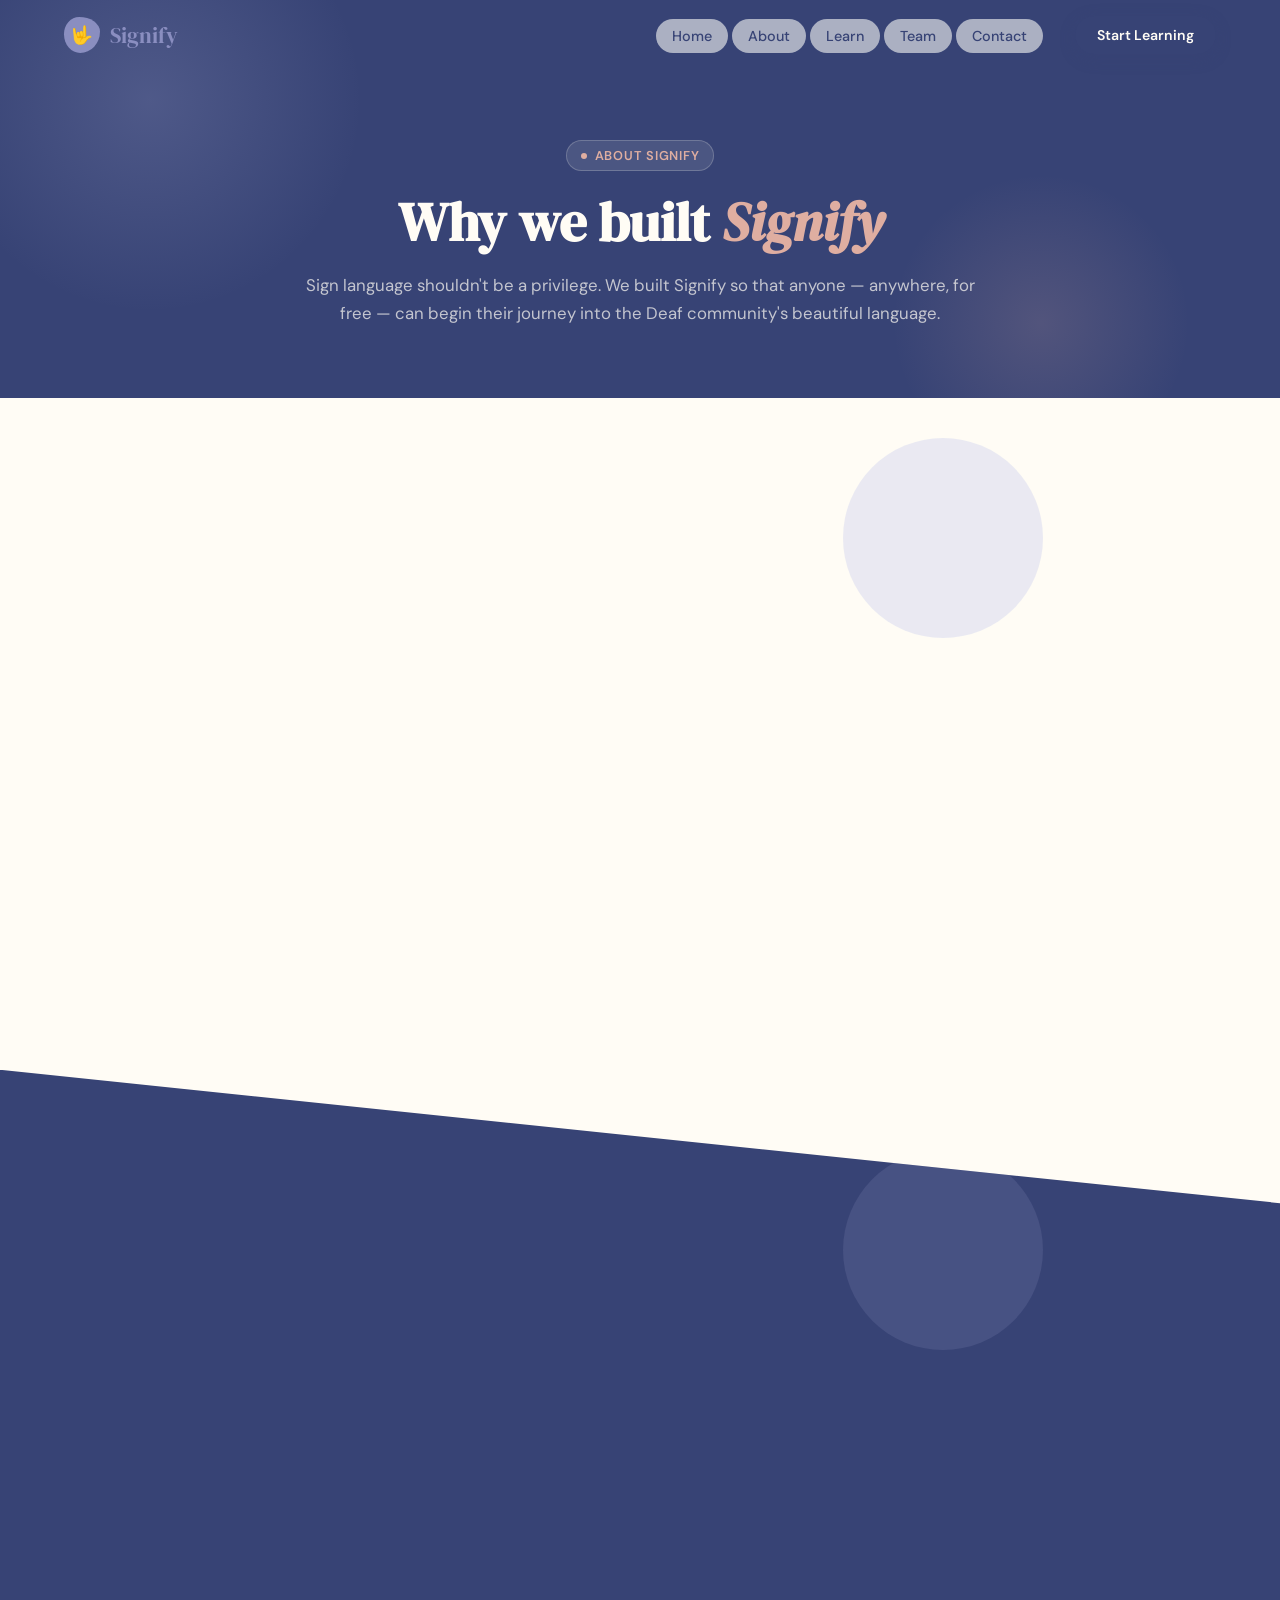
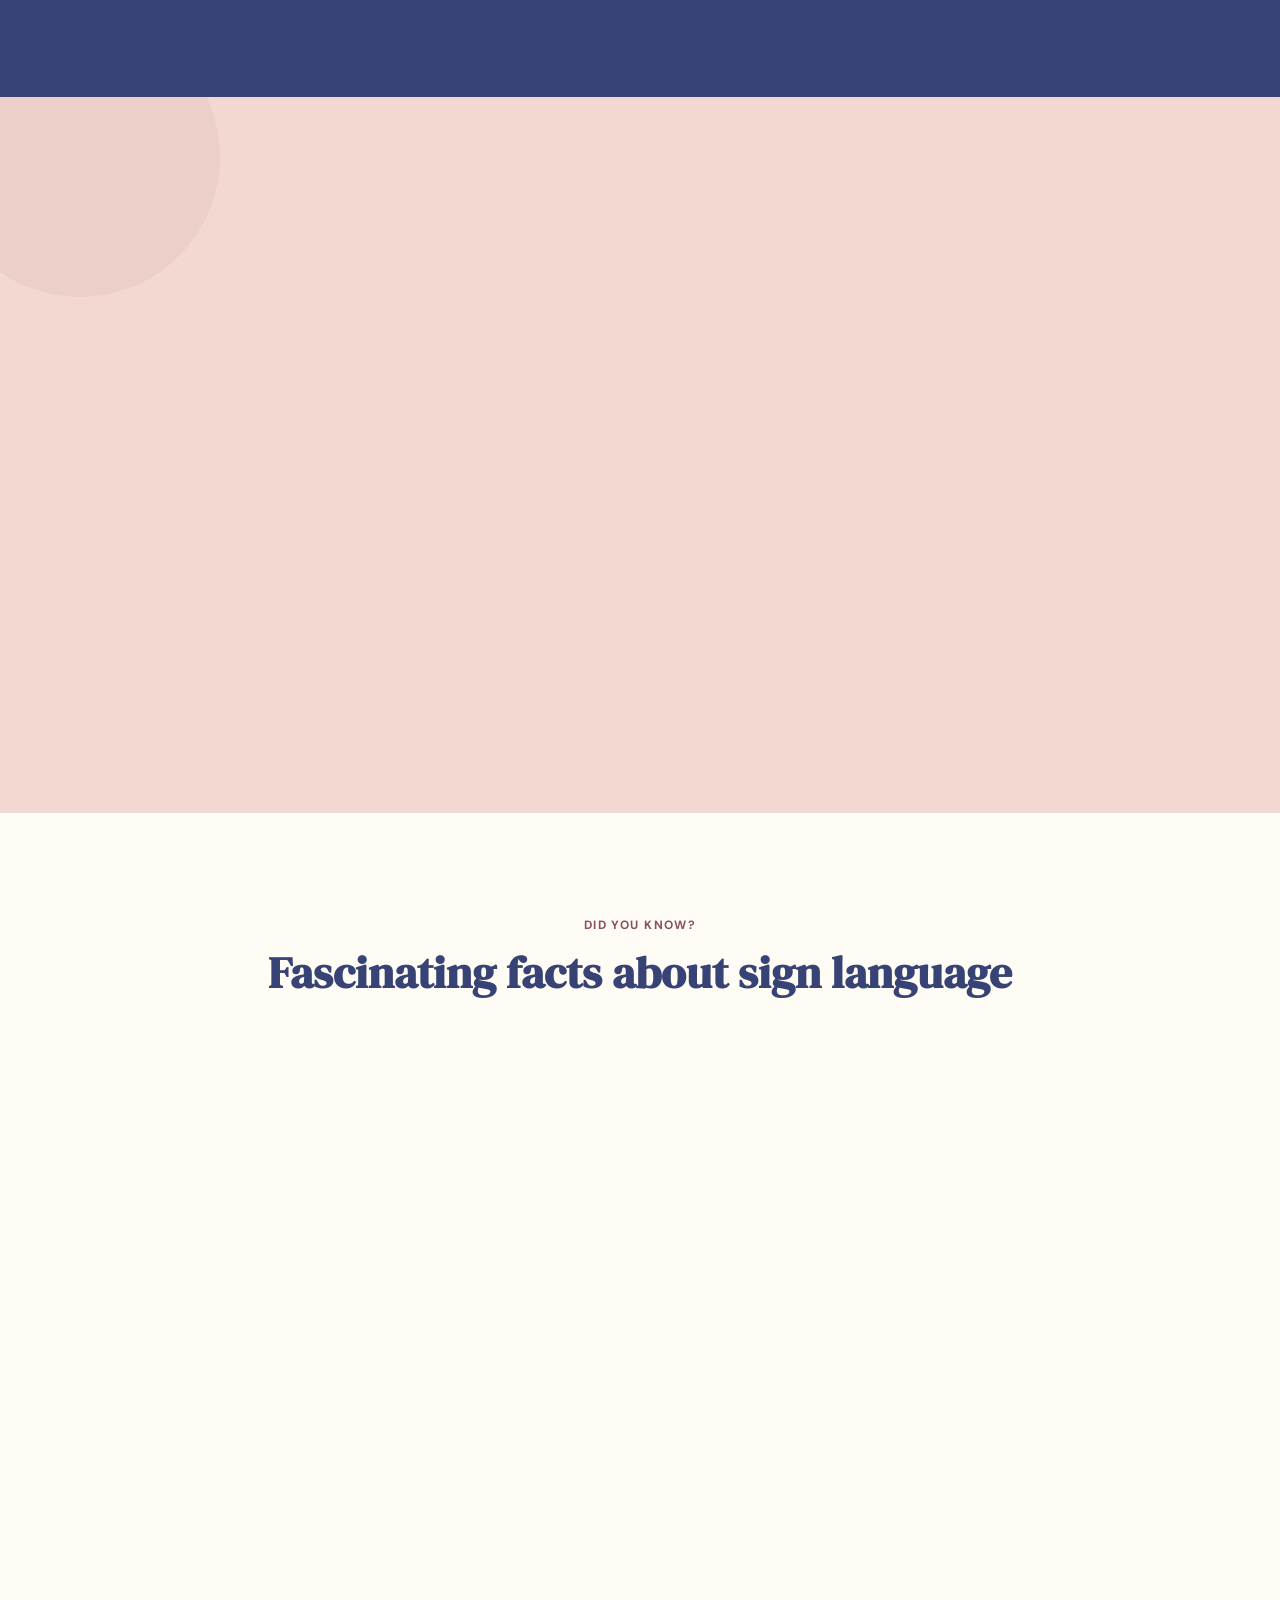
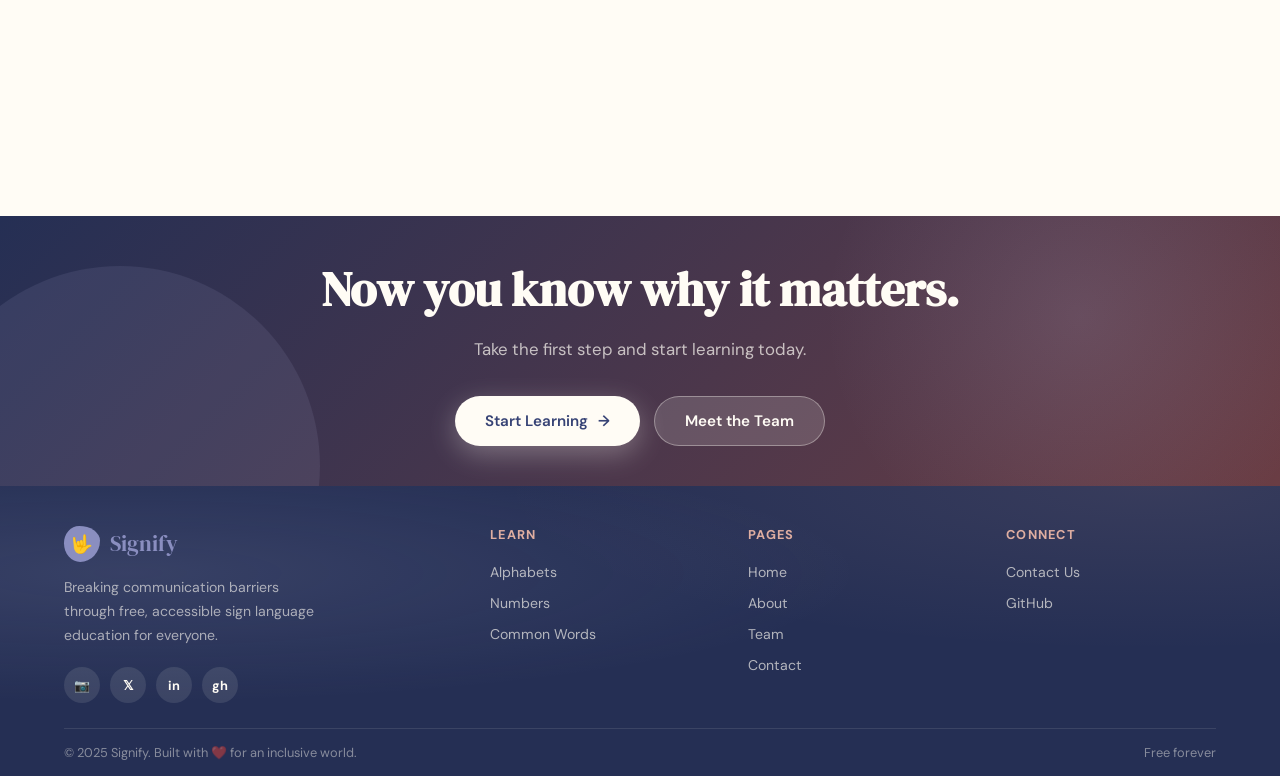
==== about-site.html @ 0d889843 "fixed the CTA banner and footer" ====
<!DOCTYPE html>
<html lang="en">
<head>
  <meta charset="UTF-8">
  <meta name="viewport" content="width=device-width, initial-scale=1.0">
  <title>About Signify</title>
  <link rel="stylesheet" href="css/style.css">
</head>
<body>

<nav class="nav" id="nav">
  <div class="nav-inner">
    <a href="index.html" class="nav-logo">
      <span class="nav-logo-badge">🤟</span> Signify
    </a>
    <ul class="nav-links">
      <li><a href="index.html">Home</a></li>
      <li><a href="about-site.html">About</a></li>
      <li><a href="learn.html">Learn</a></li>
      <li><a href="about-us.html">Team</a></li>
      <li><a href="contact.html">Contact</a></li>
    </ul>
    <button class="nav-cta" onclick="location.href='learn.html'">Start Learning</button>
    <button class="hamburger" id="hamburger"><span></span><span></span><span></span></button>
  </div>

</nav>

<section class="hero-page">
  <div class="hero-page-inner">
    <div class="hero-tag"><span class="hero-tag-dot"></span> About Signify</div>
    <h1>Why we built <em>Signify</em></h1>
    <p>Sign language shouldn't be a privilege. We built Signify so that anyone — anywhere, for free — can begin their journey into the Deaf community's beautiful language.</p>
  </div>
</section>

<!-- MISSION -->
<section class="section section-cloud" id="mission">
  <div class="mission-grid">
    <div class="mission-text-block reveal">
      <span class="section-eyebrow">Our Mission</span>
      <h2>Education without walls</h2>
      <p>Signify was born from a simple belief: communication is a human right. Sign language opens doors to an entire community — and learning it should never require money, a classroom, or special access.</p>
      <p>We've built a platform that's as easy to use as it is beautiful, so the focus stays on learning, not navigating menus.</p>
      <div class="fact-list">
        <div class="fact-item">
          <span class="fact-text">GIF-based visual learning that shows every hand movement clearly and accurately.</span>
        </div>
        <div class="fact-item">
          <span class="fact-text">Accessible to anyone with an internet connection — no account, no paywall, no catch.</span>
        </div>
        <div class="fact-item">
          <span class="fact-text">Covers alphabets, numbers, and essential everyday vocabulary to get you started fast.</span>
        </div>
      </div>
    </div>
    <div class="mission-visual reveal reveal-delay-2">🤟</div>
  </div>
</section>

<!-- ABOUT DEAF COMMUNITY -->
<section class="section section-navy divider-up divider-down">
  <div class="mission-grid flip">
    <div class="mission-text-block reveal">
      <span class="section-eyebrow">The Deaf Community</span>
      <h2>A vibrant culture, not a condition</h2>
      <p>Deafness is not a disability — it's a different way of experiencing the world. The Deaf community has its own rich culture, history, humour, and art. Sign language is at the heart of it.</p>
      <p>Learning even a few signs shows respect, builds bridges, and invites connection across what can seem like an insurmountable barrier.</p>
      <div class="fact-list">
        <div class="fact-item">
          <span class="fact-text">Over 70 million Deaf people use sign language as their primary language worldwide.</span>
        </div>
        <div class="fact-item">
          <span class="fact-text">Deaf individuals excel in every field — technology, arts, sports, academia, and beyond.</span>
        </div>
      </div>
    </div>
    <div class="mission-visual reveal reveal-delay-2">🌍</div>
  </div>
</section>

<!-- ABOUT SIGN LANGUAGE -->
<section class="section section-peach">
  <div class="mission-grid">
    <div class="mission-text-block reveal">
      <span class="section-eyebrow">About Sign Language</span>
      <h2>A complete, complex, living language</h2>
      <p>ASL — American Sign Language — is not a simplified version of English. It's a fully independent language with its own grammar, syntax, idioms, and regional dialects, developed naturally by Deaf communities over centuries.</p>
      <p>Sign languages are three-dimensional, using space, movement, and facial expressions simultaneously to convey meaning that would take many words to express in a spoken language.</p>
      <div class="fact-list">
        <div class="fact-item"><span class="fact-text">Sign languages use 3D space around the body — not just hands.</span></div>
        <div class="fact-item"><span class="fact-text">Facial expressions carry grammatical information, not just emotion.</span></div>
        <div class="fact-item"><span class="fact-text">There are over 300 distinct sign languages used around the world.</span></div>
      </div>
    </div>
    <div class="mission-visual reveal reveal-delay-2">✋</div>
  </div>
</section>

<!-- FUN FACTS -->
<section class="section section-cloud" id="facts">
  <div class="section-header">
    <span class="section-eyebrow">Did You Know?</span>
    <h2>Fascinating facts about sign language</h2>
  </div>
  <div class="feature-grid">
    <div class="feature-card reveal">
      <h3>Babies Babble with Hands</h3>
      <p>Deaf babies exposed to sign language babble with their hands — the same developmental stage as hearing babies babbling with their voices.</p>
    </div>
    <div class="feature-card reveal reveal-delay-1">
      <h3>Boosts Cognitive Skills</h3>
      <p>Learning sign language activates spatial reasoning and enhances memory — bilingual sign language users show measurable cognitive advantages.</p>
    </div>
    <div class="feature-card reveal reveal-delay-2">
      <h3>Hollywood is Taking Notice</h3>
      <p>Films like CODA and A Quiet Place have brought sign language into mainstream culture, sparking a global wave of interest in ASL.</p>
    </div>
    <div class="feature-card reveal reveal-delay-3">
      <h3>Officially Recognised in the 1960s</h3>
      <p>Linguist William Stokoe proved in 1960 that ASL is a complete language — a landmark moment that changed how the world sees Deaf culture.</p>
    </div>
    <div class="feature-card reveal reveal-delay-4">
      <h3>A Career Advantage</h3>
      <p>Sign language interpreters, educators, healthcare workers, and counsellors with ASL skills are in high demand across every sector.</p>
    </div>
    <div class="feature-card reveal reveal-delay-5">
      <h3>Universal Respect</h3>
      <p>Knowing even basic signs — Hello, Thank You, Sorry — signals respect and inclusion to Deaf individuals you encounter every day.</p>
    </div>
  </div>
</section>

<section class="cta-banner">
  <div class="cta-banner-inner">
    <h2>Now you know why it matters.</h2>
    <p>Take the first step and start learning today.</p>
    <div class="btn-row">
      <a href="learn.html" class="btn btn-primary btn-arrow">Start Learning</a>
      <a href="about-us.html" class="btn btn-ghost">Meet the Team</a>
    </div>
  </div>
</section>

<footer class="footer">
  <div class="footer-inner">
    <div class="footer-brand">
      <a href="index.html" class="nav-logo"><span class="nav-logo-badge">🤟</span> Signify</a>
      <p>Breaking communication barriers through free, accessible sign language education for everyone.</p>
      <div class="footer-social">
        <a href="#">📷</a><a href="#">𝕏</a><a href="#">in</a><a href="https://github.com/Kartikk13">gh</a>
      </div>
    </div>
    <div class="footer-col"><h4>Learn</h4><ul>
      <li><a href="alphabets.html">Alphabets</a></li>
      <li><a href="numbers.html">Numbers</a></li>
      <li><a href="words.html">Common Words</a></li>
    </ul></div>
    <div class="footer-col"><h4>Pages</h4><ul>
      <li><a href="index.html">Home</a></li>
      <li><a href="about-site.html">About</a></li>
      <li><a href="about-us.html">Team</a></li>
      <li><a href="contact.html">Contact</a></li>
    </ul></div>
    <div class="footer-col"><h4>Connect</h4><ul>
      <li><a href="contact.html">Contact Us</a></li>
      <li><a href="https://github.com/Kartikk13">GitHub</a></li>
    </ul></div>
  </div>
  <div class="footer-bottom">
    <span>© 2025 Signify. Built with ❤️ for an inclusive world.</span>
    <span>Free forever</span>
  </div>
</footer>

<script src="js/main.js"></script>
</body>
</html>
---- css/style.css ----
@import url('https://fonts.googleapis.com/css2?family=DM+Serif+Display:ital@0;1&family=DM+Sans:ital,opsz,wght@0,9..40,300;0,9..40,400;0,9..40,500;0,9..40,600;0,9..40,700;1,9..40,400&display=swap');

/* ═══════════════════════════════════════
   TOKENS
═══════════════════════════════════════ */
:root {
  --navy:       #374375;
  --navy-dk:    #252f54;
  --navy-lt:    #4a5a8e;
  --cloud:      #FFFCF5;
  --cloud-dk:   #f5efdf;
  --periwinkle: #BABDE2;
  --peri-lt:    #d6d8f0;
  --peri-dk:    #8a8ec0;
  --maroon:     #895159;
  --maroon-dk:  #6a3d44;
  --peach:      #DFAEA1;
  --peach-lt:   #f2d8d1;
  --peach-dk:   #c48a7c;

  --fd: 'DM Serif Display', serif;
  --fb: 'DM Sans', sans-serif;

  --maxw: 1180px;
  --nav-h: 70px;
  --ease: cubic-bezier(.22,1,.36,1);
  --spring: cubic-bezier(.34,1.56,.64,1);

  --blob: 42% 58% 55% 45% / 48% 40% 60% 52%;
  --blob2: 60% 40% 38% 62% / 55% 62% 38% 45%;
}

/* ═══════════════════════════════════════
   RESET
═══════════════════════════════════════ */
*,::before,::after { box-sizing: border-box; margin: 0; padding: 0; }
html { scroll-behavior: smooth; font-size: 16px; }
body { font-family: var(--fb); background: var(--cloud); color: var(--navy-dk); overflow-x: hidden; -webkit-font-smoothing: antialiased; }
a { text-decoration: none; color: inherit; }
ul { list-style: none; }
img { display: block; max-width: 100%; }
button { cursor: pointer; border: none; background: none; font-family: var(--fb); }
input, textarea, select { font-family: var(--fb); }
::selection { background: var(--maroon); color: var(--cloud); }
@media (prefers-reduced-motion: reduce) { *, *::before, *::after { animation-duration: .01ms !important; transition-duration: .01ms !important; } }

/* ═══════════════════════════════════════
   NAVIGATION
═══════════════════════════════════════ */
.nav {
  position: fixed; top: 0; left: 0; right: 0; z-index: 999;
  height: var(--nav-h);
  transition: background .4s var(--ease), box-shadow .4s var(--ease), height .4s var(--ease);
}
.nav.solid {
  background: rgba(255,252,245,0.93);
  backdrop-filter: blur(6px);
  box-shadow: 0 2px 24px rgba(55,67,117,0.12);
}
.nav-inner {
  margin: 0 auto;
  height: 100%;
  padding: 0 5vw;
  display: flex;
  align-items: center;
  gap: 32px;
}
.nav-logo {
  display: flex; align-items: center; gap: 10px;
  font-family: var(--fd);
  font-size: 1.35rem;
  color: var(--peri-dk);
  flex-shrink: 0;
}
.nav-logo-badge {
    background: var(--peach);
  width: 36px; height: 36px;
  background: var(--peri-dk);
  border-radius: var(--blob);
  display: flex; align-items: center; justify-content: center;
  font-size: 1.1rem;
  transition: transform .5s var(--spring);
}
.nav-logo:hover .nav-logo-badge { transform: rotate(20deg) scale(1.1); }

.nav-logo-name { 
    color: var(--peri-dk);
    font-weight: 600; 
}

.nav-links { display: flex; gap: 4px; margin-left: auto; }
.nav-links a {
    background: rgba(231, 232, 234, 0.662);
  padding: 8px 16px;
  border-radius: 99px;
  font-weight: 500;
  font-size: .9rem;
  color: var(--navy);
  transition: background .25s, color .25s;
  position: relative;
}
.nav-links a::after {
  content: '';
  position: absolute;
  bottom: 4px; left: 50%;
  transform: translateX(-50%) scaleX(0);
  width: 16px; height: 2px;
  background: var(--maroon);
  border-radius: 2px;
  transition: transform .3s var(--ease);
}
.nav-links a:hover::after,
.nav-links a.active::after { transform: translateX(-50%) scaleX(1); }
.nav-links a:hover { background: var(--peach-lt); }
.nav-links a.active { color: var(--maroon); font-weight: 600; }

.nav-cta {
  padding: 10px 22px;
  background: var(--navy);
  color: var(--cloud);
  border-radius: 99px;
  font-size: .88rem;
  font-weight: 600;
  transition: background .3s var(--ease), transform .3s var(--ease), box-shadow .3s;
  box-shadow: 0 4px 16px rgba(55,67,117,0.3);
}
.nav-cta:hover { background: var(--maroon); transform: translateY(-2px); box-shadow: 0 8px 20px rgba(137,81,89,0.35); }

/* hamburger */
.hamburger {
  display: none;
  flex-direction: column;
  justify-content: center;
  gap: 5px;
  width: 38px; height: 38px;
  padding: 6px;
  border-radius: 8px;
  transition: background .2s;
  margin-left: auto;
}
.hamburger:hover { background: var(--peach-lt); }
.hamburger span {
  display: block;
  height: 2px;
  background: var(--navy);
  border-radius: 2px;
  transition: transform .35s var(--ease), opacity .25s, width .25s;
}
.hamburger span:nth-child(2) { width: 70%; }
.hamburger.open span:nth-child(1) { transform: translateY(7px) rotate(45deg); }
.hamburger.open span:nth-child(2) { opacity: 0; }
.hamburger.open span:nth-child(3) { transform: translateY(-7px) rotate(-45deg); }

/* drawer */

.nav-drawer.open { transform: translateY(0); }
.nav-drawer ul { display: flex; flex-direction: column; gap: 4px; }
.nav-drawer a {
  display: block; padding: 12px 16px;
  border-radius: 10px;
  font-weight: 500;
  color: var(--navy);
  transition: background .2s;
}
.nav-drawer a:hover { background: var(--peach-lt); }

/* ═══════════════════════════════════════
   BUTTONS
═══════════════════════════════════════ */
.btn {
  display: inline-flex; align-items: center; gap: 10px;
  padding: 14px 30px;
  border-radius: 99px;
  font-family: var(--fb);
  font-weight: 600;
  font-size: .95rem;
  transition: all .35s var(--ease);
  cursor: pointer;
}
.btn-primary {
  background: var(--cloud);
  color: var(--navy);
  box-shadow: 0 8px 28px rgba(255,252,245,0.3);
}
.btn-primary:hover { background: var(--peach-lt); transform: translateY(-3px); box-shadow: 0 14px 32px rgba(255,252,245,0.4); }
.btn-navy {
  background: var(--navy);
  color: var(--cloud);
  box-shadow: 0 8px 24px rgba(55,67,117,0.35);
}
.btn-navy:hover { background: var(--maroon); transform: translateY(-3px); box-shadow: 0 14px 28px rgba(137,81,89,0.4); }
.btn-outline {
  background: transparent;
  color: var(--navy);
  border: 2px solid var(--navy);
}
.btn-outline:hover { background: var(--navy); color: var(--cloud); transform: translateY(-2px); }
.btn-ghost {
  background: rgba(255,252,245,0.15);
  color: var(--cloud);
  border: 1.5px solid rgba(255,252,245,0.35);
}
.btn-ghost:hover { background: rgba(255,252,245,0.25); transform: translateY(-2px); }
.btn-arrow::after { content: '→'; transition: transform .3s var(--ease); }
.btn-arrow:hover::after { transform: translateX(5px); }

/* ═══════════════════════════════════════
   HERO — LANDING
═══════════════════════════════════════ */
.hero-landing {
  min-height: 100vh;
  padding: calc(var(--nav-h) + 60px) 5vw 80px;
  background: var(--navy);
  display: flex;
  align-items: center;
  position: relative;
  overflow: hidden;
}
/* animated gradient orbs */
.hero-landing::before {
  content: '';
  position: absolute;
  width: 900px; height: 700px;
  border-radius: 50%;
  background: radial-gradient(circle, rgba(186,189,226,0.22), transparent 60%);
  top: -100px; right: -60px;
  animation: orbDrift 14s ease-in-out infinite;
}
.hero-landing::after {
  content: '';
  position: absolute;
  width: 500px; height: 500px;
  border-radius: 50%;
  background: radial-gradient(circle, rgba(137,81,89,0.2), transparent 60%);
  bottom: -150px; left: 10%;
  animation: orbDrift 18s ease-in-out infinite reverse;
}
@keyframes orbDrift {
  0%,100% { transform: translate(0,0) scale(1); }
  33% { transform: translate(30px,-20px) scale(1.05); }
  66% { transform: translate(-20px,30px) scale(.96); }
}

.hero-landing-inner {
  position: relative; z-index: 2;
  max-width: var(--maxw);
  margin: 0 auto;
  width: 100%;
  display: grid;
  grid-template-columns: 1fr 1fr;
  align-items: center;
  gap: 60px;
}
.hero-tag {
  display: inline-flex; align-items: center; gap: 8px;
  padding: 6px 14px;
  background: rgba(255,252,245,0.1);
  border: 1px solid rgba(255,252,245,0.2);
  border-radius: 99px;
  color: var(--peach);
  font-size: .8rem;
  font-weight: 600;
  letter-spacing: .06em;
  text-transform: uppercase;
  margin-bottom: 22px;
}
.hero-tag-dot {
  width: 6px; height: 6px;
  background: var(--peach);
  border-radius: 50%;
  animation: pulse 2s ease-in-out infinite;
}
@keyframes pulse { 0%,100%{opacity:1;transform:scale(1);} 50%{opacity:.4;transform:scale(.7);} }

.hero-landing h1 {
  font-family: var(--fd);
  font-size: clamp(2.8rem, 5.5vw, 4.4rem);
  color: var(--cloud);
  line-height: 1.06;
  margin-bottom: 22px;
}
.hero-landing h1 em {
  font-style: italic;
  color: var(--peach);
}
.hero-landing p {
  font-size: 1.1rem;
  color: rgba(255,252,245,.75);
  max-width: 460px;
  line-height: 1.7;
  margin-bottom: 36px;
}
.hero-btns { display: flex; gap: 14px; flex-wrap: wrap; }

/* sign showcase — right side */
.sign-showcase {
  position: relative;
  display: flex;
  flex-direction: column;
  align-items: center;
  gap: 20px;
}
.sign-display {
  width: 260px; height: 260px;
  background: rgba(255,252,245,0.07);
  border: 1.5px solid rgba(255,252,245,0.15);
  border-radius: 28px;
  display: flex;
  flex-direction: column;
  align-items: center;
  justify-content: center;
  backdrop-filter: blur(10px);
  position: relative;
  overflow: hidden;
}
.sign-display::before {
  content: '';
  position: absolute;
  inset: 0;
  background: linear-gradient(135deg, rgba(186,189,226,0.1), rgba(223,174,161,0.1));
}
.sign-letter-big {
  position: relative;
  font-family: var(--fd);
  font-size: 7rem;
  color: var(--cloud);
  line-height: 1;
  animation: cycleLetter 12s steps(1) infinite;
}
.sign-letter-sub {
  position: relative;
  font-size: 0.9rem;
  font-weight: 600;
  letter-spacing: .15em;
  text-transform: uppercase;
  color: var(--peach);
  margin-top: 20px;
}
@keyframes cycleLetter {
  0%   { content: 'A'; }
  4%   { content: 'B'; }
  8%   { content: 'C'; }
  12%  { content: 'D'; }
  16%  { content: 'E'; }
  20%  { content: 'F'; }
  24%  { content: 'G'; }
  28%  { content: 'H'; }
  32%  { content: 'I'; }
  36%  { content: 'J'; }
  40%  { content: 'K'; }
  44%  { content: 'L'; }
  48%  { content: 'M'; }
  52%  { content: 'N'; }
  56%  { content: 'O'; }
  60%  { content: 'P'; }
  64%  { content: 'Q'; }
  68%  { content: 'R'; }
  72%  { content: 'S'; }
  76%  { content: 'T'; }
  80%  { content: 'U'; }
  84%  { content: 'V'; }
  88%  { content: 'W'; }
  92%  { content: 'X'; }
  96%  { content: 'Y'; }
  100% { content: 'Z'; }
}

.sign-cycling-label {
  font-size: .75rem;
  color: rgba(255,252,245,.5);
  letter-spacing: .1em;
}
.sign-mini-row {
  display: flex; gap: 15px;
}
.sign-mini {
  width: 52px; height: 52px;
  background: rgba(255,252,245,0.07);
  border: 1px solid rgba(255,252,245,0.12);
  border-radius: 12px;
  display: flex; align-items: center; justify-content: center;
  font-family: var(--fd);
  font-size: 1.4rem;
  color: var(--periwinkle);
  animation: fadeLoop 6s ease-in-out infinite;
}
.sign-mini:nth-child(2) { animation-delay: 2s; }
.sign-mini:nth-child(3) { animation-delay: 4s; }
@keyframes fadeLoop { 0%,100%{opacity:.4;} 50%{opacity:1;} }

/* scroll hint */
.scroll-hint {
  position: absolute;
  bottom: 30px; left: 50%;
  transform: translateX(-50%);
  z-index: 2;
  display: flex; flex-direction: column; align-items: center; gap: 8px;
}
.scroll-hint span { font-size: .75rem; color: rgba(255,252,245,.4); letter-spacing: .1em; text-transform: uppercase; }
.scroll-wheel {
  width: 24px; height: 38px;
  border: 1.5px solid rgba(255,252,245,.25);
  border-radius: 12px;
  display: flex; align-items: flex-start; justify-content: center;
  padding-top: 6px;
}
.scroll-wheel::after {
  content: '';
  width: 4px; height: 8px;
  background: rgba(255,252,245,.5);
  border-radius: 2px;
  animation: scrollDown 2s ease-in-out infinite;
}
@keyframes scrollDown { 0%{opacity:1;transform:translateY(0);} 100%{opacity:0;transform:translateY(12px);} }

/* ═══════════════════════════════════════
   STATS BAR
═══════════════════════════════════════ */
.stats-bar {
  background: var(--maroon);
  padding: 2px 0 2px;
  overflow: hidden;
}
.stats-inner {
  max-width: var(--maxw);
  margin: 0 auto;
  display: grid;
  grid-template-columns: repeat(4, 1fr);
  gap: 20px;
}
.stat-item {
  display: flex; flex-direction: column; align-items: center;
  padding: 20px;
  border-right: 1px solid rgba(255,252,245,0.15);
}
.stat-item:last-child { border-right: none; }
.stat-num {
  font-family: var(--fd);
  font-size: 2.8rem;
  color: var(--cloud);
  line-height: 1;
}
.stat-label { font-size: .8rem; color: rgba(255,252,245,.75); font-weight: 500; margin-top: 6px; text-align: center; }

/* ═══════════════════════════════════════
   SECTIONS — GENERIC
═══════════════════════════════════════ */
.section { padding: 100px 5vw; }
.section-cloud { background: var(--cloud); }
.section-navy { background: var(--navy); color: var(--cloud); }
.section-peri { background: var(--peri-lt); }
.section-peach { background: var(--peach-lt); }

.section-header { text-align: center; margin-bottom: 64px; }
.section-eyebrow {
  display: inline-block;
  font-size: .75rem;
  font-weight: 700;
  letter-spacing: .12em;
  text-transform: uppercase;
  color: var(--maroon);
  margin-bottom: 14px;
}
.section-navy .section-eyebrow { color: var(--peach); }
.section-peri .section-eyebrow { color: var(--maroon); }
.section-header h2 {
  font-family: var(--fd);
  font-size: clamp(1.9rem, 3.5vw, 2.8rem);
  line-height: 1.15;
}
.section-cloud .section-header h2 { color: var(--navy); }
.section-navy .section-header h2 { color: var(--cloud); }
.section-peri .section-header h2 { color: var(--navy); }
.section-peach .section-header h2 { color: var(--navy); }
.section-header p { font-size: 1.05rem; color: rgba(55,67,117,.7); max-width: 560px; margin: 16px auto 0; line-height: 1.7; }
.section-navy .section-header p { color: rgba(255,252,245,.7); }

/* diagonal divider */
.divider-down { clip-path: polygon(0 0, 100% 0, 100% 80%, 0 100%); margin-bottom: -40px; }
.divider-up   { clip-path: polygon(0 0, 100% 20%, 100% 100%, 0 100%); margin-top: -40px; padding-top: 140px !important; }

/* ═══════════════════════════════════════
   FEATURE CARDS
═══════════════════════════════════════ */
.feature-grid {
  max-width: var(--maxw);
  margin: 0 auto;
  display: grid;
  grid-template-columns: repeat(3, 1fr);
  gap: 28px;
}
.feature-card {
  padding: 36px 28px;
  background: var(--cloud);
  border-radius: 20px;
  border: 1px solid rgba(55,67,117,.08);
  transition: transform .4s var(--ease), box-shadow .4s var(--ease);
  position: relative;
  overflow: hidden;
}
.feature-card::before {
  content: '';
  position: absolute;
  top: 0; left: 0; right: 0;
  height: 3px;
  background: linear-gradient(90deg, var(--navy), var(--maroon));
  transform: scaleX(0);
  transform-origin: left;
  transition: transform .4s var(--ease);
}
.feature-card:hover::before { transform: scaleX(1); }
.feature-card:hover { transform: translateY(-8px); box-shadow: 0 24px 48px rgba(55,67,117,.18); }
.section-navy .feature-card { background: rgba(255,252,245,.07); border-color: rgba(255,252,245,.1); }
.section-navy .feature-card:hover { box-shadow: 0 24px 48px rgba(0,0,0,.25); }

.feature-card h3 { font-size: 1.15rem; font-weight: 700; color: var(--navy); margin-bottom: 10px; }
.section-navy .feature-card h3 { color: var(--peach); }
.feature-card p { font-size: .92rem; color: rgba(55,67,117,.7); line-height: 1.65; }
.section-navy .feature-card p { color: rgba(255,252,245,.65); }

/* ═══════════════════════════════════════
   HOW IT WORKS
═══════════════════════════════════════ */
.steps-grid {
  max-width: var(--maxw);
  margin: 0 auto;
  display: grid;
  grid-template-columns: repeat(3, 1fr);
  gap: 40px;
  position: relative;
}
.steps-grid::before {
  content: '';
  position: absolute;
  top: 36px; left: calc(16.67% + 16px); right: calc(16.67% + 16px);
  height: 2px;
  background: linear-gradient(90deg, var(--periwinkle), var(--peach));
}
.step {
  display: flex; flex-direction: column; align-items: center;
  text-align: center;
}
.step-num {
  width: 72px; height: 72px;
  background: var(--navy);
  border-radius: 50%;
  display: flex; align-items: center; justify-content: center;
  font-family: var(--fd);
  font-size: 1.6rem;
  color: var(--cloud);
  margin-bottom: 20px;
  position: relative;
  z-index: 1;
  box-shadow: 0 8px 24px rgba(55,67,117,.3);
  transition: transform .4s var(--spring), background .4s;
}
.step:hover .step-num { transform: scale(1.1); background: var(--maroon); }
.step h3 { font-size: 1.05rem; font-weight: 700; color: var(--navy); margin-bottom: 8px; }
.step p { font-size: .9rem; color: rgba(55,67,117,.7); line-height: 1.6; }

/* ═══════════════════════════════════════
   CTA BANNER
═══════════════════════════════════════ */
.cta-banner {
  background: linear-gradient(135deg, var(--navy-dk), var(--maroon-dk));
  padding: 40px 5vw;
  text-align: center;
  position: relative;
  overflow: hidden;
}
.cta-banner::before {
  content: '';
  position: absolute;
  width: 600px; height: 600px;
  background: radial-gradient(circle, rgba(186,189,226,.15), transparent 60%);
  top: -200px; right: -100px;
}
.cta-banner-inner { position: relative; z-index: 1; }
.cta-banner h2 { font-family: var(--fd); font-size: clamp(2rem, 4vw, 3rem); color: var(--cloud); margin-bottom: 16px; }
.cta-banner p { font-size: 1.05rem; color: rgba(255,252,245,.7); margin-bottom: 36px; }
.cta-banner .btn-row { display: flex; justify-content: center; gap: 14px; flex-wrap: wrap; }

/* ═══════════════════════════════════════
   HERO — INTERIOR PAGES
═══════════════════════════════════════ */
.hero-page {
  padding: calc(var(--nav-h) + 70px) 5vw 70px;
  background: var(--navy);
  text-align: center;
  position: relative;
  overflow: hidden;
}
.hero-page::before {
  content: '';
  position: absolute;
  width: 500px; height: 500px;
  border-radius: 50%;
  background: radial-gradient(circle, rgba(186,189,226,.18), transparent 60%);
  top: -150px; left: -100px;
  animation: orbDrift 16s ease-in-out infinite;
}
.hero-page::after {
  content: '';
  position: absolute;
  width: 350px; height: 350px;
  border-radius: 50%;
  background: radial-gradient(circle, rgba(223,174,161,.16), transparent 60%);
  bottom: -100px; right: 5%;
  animation: orbDrift 12s ease-in-out infinite reverse;
}
.hero-page-inner { position: relative; z-index: 2; max-width: 680px; margin: 0 auto; }
.hero-page h1 { font-family: var(--fd); font-size: clamp(2.2rem, 4.5vw, 3.4rem); color: var(--cloud); line-height: 1.1; }
.hero-page h1 em { font-style: italic; color: var(--peach); }
.hero-page p { font-size: 1.05rem; color: rgba(255,252,245,.7); margin-top: 18px; line-height: 1.7; }
.hero-page .btn-row { display: flex; justify-content: center; gap: 14px; margin-top: 32px; flex-wrap: wrap; }

/* ═══════════════════════════════════════
   ABOUT-SITE: MISSION CARDS
═══════════════════════════════════════ */
.mission-grid {
  max-width: var(--maxw);
  margin: 0 auto;
  display: grid;
  grid-template-columns: 1.2fr 1fr;
  gap: 80px;
  align-items: center;
}
.mission-grid.flip { direction: rtl; }
.mission-grid.flip > * { direction: ltr; }
.mission-text-block h2 { font-family: var(--fd); font-size: clamp(1.7rem, 3vw, 2.3rem); color: var(--navy); margin-bottom: 18px; line-height: 1.2; }
.section-navy .mission-text-block h2 { color: var(--cloud); }
.mission-text-block p { font-size: .97rem; color: rgba(55,67,117,.75); line-height: 1.75; margin-bottom: 14px; }
.section-navy .mission-text-block p { color: rgba(255,252,245,.7); }
.mission-visual {
  aspect-ratio: 4/3;
  background: linear-gradient(135deg, var(--periwinkle), var(--peach));
  border-radius: 28px 8px 28px 8px;
  display: flex; align-items: center; justify-content: center;
  font-size: 5rem;
  position: relative;
  overflow: hidden;
}
.mission-visual::before {
  content: '';
  position: absolute;
  inset: 0;
  background: linear-gradient(135deg, rgba(255,252,245,.15), transparent);
}
.fact-list { display: flex; flex-direction: column; gap: 12px; margin-top: 24px; }
.fact-item {
  display: flex; align-items: flex-start; gap: 12px;
  padding: 14px 28px;
  background: var(--peach-lt);
  border-radius: 12px;
  border-left: 3px solid var(--maroon);
}
.section-navy .fact-item { background: rgba(255,252,245,.07); border-color: var(--peach); }
.section-peach .fact-item { background: rgba(55, 67, 117, 0.219); border-color: var(--peri-dk); }
.fact-text { font-size: .9rem; color: rgba(3, 32, 138, 0.627); line-height: 1.55; }
.section-navy .fact-text { color: rgba(255,252,245,.7); }

/* ═══════════════════════════════════════
   LEARN PAGE — CATEGORY CARDS
═══════════════════════════════════════ */
.learn-grid {
  max-width: var(--maxw);
  margin: 0 auto;
  display: grid;
  grid-template-columns: repeat(3, 1fr);
  gap: 32px;
}
.learn-card {
  display: flex; flex-direction: column;
  background: var(--cloud);
  border-radius: 24px;
  overflow: hidden;
  border: 1px solid rgba(55,67,117,.09);
  box-shadow: var(--shadow-md);
  transition: transform .45s var(--ease), box-shadow .45s var(--ease);
  text-decoration: none;
  cursor: pointer;
}
.learn-card:hover { transform: translateY(-12px); box-shadow: 0 28px 56px rgba(55,67,117,.22); }
.learn-card-header {
  height: 200px;
  display: flex; align-items: center; justify-content: center;
  position: relative;
  overflow: hidden;
}
.learn-card:nth-child(1) .learn-card-header { background: linear-gradient(135deg, var(--navy), var(--navy-lt)); }
.learn-card:nth-child(2) .learn-card-header { background: linear-gradient(135deg, var(--maroon-dk), var(--maroon)); }
.learn-card:nth-child(3) .learn-card-header { background: linear-gradient(135deg, var(--peri-dk), var(--periwinkle)); }
.learn-card-header::before {
  content: '';
  position: absolute;
  width: 200px; height: 200px;
  border-radius: 50%;
  background: rgba(255,252,245,.08);
  right: -60px; top: -60px;
}
.learn-card-emoji { font-size: 4rem; position: relative; z-index: 1; filter: drop-shadow(0 8px 16px rgba(0,0,0,.3)); transition: transform .5s var(--spring); }
.learn-card:hover .learn-card-emoji { transform: scale(1.18) rotate(-8deg); }
.learn-card-body { padding: 28px 24px 32px; flex: 1; display: flex; flex-direction: column; }
.learn-card-count {
  font-size: .75rem;
  font-weight: 700;
  letter-spacing: .1em;
  text-transform: uppercase;
  color: var(--maroon);
  margin-bottom: 8px;
}
.learn-card h3 { font-family: var(--fd); font-size: 1.5rem; color: var(--navy); margin-bottom: 10px; }
.learn-card p { font-size: .92rem; color: rgba(55,67,117,.7); line-height: 1.6; flex: 1; }
.learn-card-cta {
  display: inline-flex; align-items: center; gap: 8px;
  margin-top: 22px;
  font-size: .88rem;
  font-weight: 600;
  color: var(--navy);
  transition: gap .3s var(--ease);
}
.learn-card:hover .learn-card-cta { gap: 12px; }
.learn-card-cta::after { content: '→'; }

/* ═══════════════════════════════════════
   SIGN TILES (alphabets / numbers / words)
═══════════════════════════════════════ */
.tiles-header {
  max-width: var(--maxw);
  margin: 0 auto 40px;
  padding: 0 0;
  display: flex;
  align-items: center;
  gap: 20px;
  flex-wrap: wrap;
}
.tiles-header h2 { font-family: var(--fd); font-size: 2rem; color: var(--navy); }
.tile-count {
  padding: 4px 14px;
  background: var(--peach-lt);
  color: var(--maroon);
  border-radius: 99px;
  font-size: .8rem;
  font-weight: 700;
}
.search-bar {
  margin-left: auto;
  position: relative;
}
.search-bar input {
  padding: 10px 18px 10px 42px;
  border: 2px solid rgba(55,67,117,.15);
  border-radius: 99px;
  font-size: .9rem;
  background: var(--cloud);
  color: var(--navy);
  width: 220px;
  transition: border-color .3s, box-shadow .3s;
  outline: none;
}
.search-bar input:focus { border-color: var(--navy); box-shadow: 0 0 0 4px rgba(55,67,117,.1); }
.search-bar::before { content: '🔍'; position: absolute; left: 14px; top: 50%; transform: translateY(-50%); font-size: .85rem; pointer-events: none; }

.back-link {
  display: inline-flex; align-items: center; gap: 8px;
  padding: 8px 18px;
  border: 1.5px solid var(--navy);
  border-radius: 99px;
  font-size: .85rem;
  font-weight: 600;
  color: var(--navy);
  transition: all .3s var(--ease);
  margin-bottom: 40px;
}
.back-link:hover { background: var(--navy); color: var(--cloud); transform: translateX(-4px); }
.back-link::before { content: '←'; }

.tiles-grid {
  max-width: var(--maxw);
  margin: 0 auto;
  display: grid;
  grid-template-columns: repeat(auto-fill, minmax(120px, 1fr));
  gap: 18px;
}
.sign-tile {
  aspect-ratio: 1;
  display: flex; flex-direction: column;
  align-items: center; justify-content: center;
  background: var(--cloud);
  border: 2px solid rgba(55,67,117,.1);
  border-radius: 20px;
  cursor: pointer;
  position: relative;
  overflow: hidden;
  transition: transform .4s var(--spring), box-shadow .4s var(--ease), border-color .35s;
}
.sign-tile::before {
  content: '';
  position: absolute; inset: 0;
  background: linear-gradient(135deg, var(--peach-lt), var(--peri-lt));
  opacity: 0;
  transition: opacity .35s;
}
.sign-tile:nth-child(3n)   { border-radius: 20px 6px 20px 6px; }
.sign-tile:nth-child(3n+1) { border-radius: 6px 20px 6px 20px; }
.sign-tile:hover { transform: translateY(-8px) rotate(-1.5deg) scale(1.03); border-color: var(--navy); box-shadow: 0 20px 40px rgba(55,67,117,.22); }
.sign-tile:hover::before { opacity: 1; }

.tile-main {
  position: relative;
  font-family: var(--fd);
  font-size: 2.4rem;
  color: var(--navy);
  font-weight: 400;
  line-height: 1;
  transition: transform .4s var(--spring);
}
.sign-tile:hover .tile-main { transform: scale(1.2); }
.tile-emoji {
  position: relative;
  font-size: 2rem;
  margin-bottom: 4px;
  transition: transform .4s var(--spring);
}
.sign-tile:hover .tile-emoji { transform: scale(1.2) rotate(8deg); }
.tile-label {
  position: relative;
  font-size: .7rem;
  font-weight: 600;
  color: rgba(55,67,117,.65);
  text-transform: uppercase;
  letter-spacing: .06em;
  margin-top: 6px;
  text-align: center;
  padding: 0 6px;
}

/* ═══════════════════════════════════════
   MODAL
═══════════════════════════════════════ */
.modal-overlay {
  position: fixed; inset: 0; z-index: 9999;
  background: rgba(37,47,84,.75);
  backdrop-filter: blur(8px);
  display: flex; align-items: center; justify-content: center;
  padding: 24px;
  opacity: 0; pointer-events: none;
  transition: opacity .35s var(--ease);
}
.modal-overlay.open { opacity: 1; pointer-events: all; }

.modal-box {
  background: var(--cloud);
  border-radius: 28px;
  width: min(480px, 100%);
  padding: 42px 36px 36px;
  position: relative;
  box-shadow: 0 40px 80px rgba(37,47,84,.45);
  transform: translateY(24px) scale(.96);
  transition: transform .4s var(--ease);
}
.modal-overlay.open .modal-box { transform: translateY(0) scale(1); }

.modal-close {
  position: absolute; top: 16px; right: 16px;
  width: 34px; height: 34px;
  background: var(--navy);
  color: var(--cloud);
  border-radius: 50%;
  font-size: 1.1rem;
  display: flex; align-items: center; justify-content: center;
  transition: background .25s, transform .35s var(--spring);
}
.modal-close:hover { background: var(--maroon); transform: rotate(90deg); }

.modal-title {
  font-family: var(--fd);
  font-size: 1.6rem;
  color: var(--navy);
  text-align: center;
  margin-bottom: 24px;
}

/* GIF frame — the star of the show */
.modal-gif-wrap {
  width: 260px; height: 260px;
  margin: 0 auto 24px;
  border-radius: 50%;
  background: radial-gradient(circle at 40% 35%, var(--peach-lt), var(--peri-lt));
  display: flex; align-items: center; justify-content: center;
  position: relative;
}
.modal-gif-wrap::before {
  content: '';
  position: absolute; inset: -8px;
  border-radius: 50%;
  background: conic-gradient(var(--navy) 0deg, var(--periwinkle) 120deg, var(--maroon) 240deg, var(--navy) 360deg);
  z-index: -1;
  animation: spinRing 6s linear infinite;
}
.modal-gif-wrap::after {
  content: '';
  position: absolute; inset: -4px;
  border-radius: 50%;
  background: var(--cloud);
  z-index: -1;
}
@keyframes spinRing { to { transform: rotate(360deg); } }
.modal-gif-frame {
  width: 88%; height: 88%;
  border-radius: 50%;
  overflow: hidden;
  display: flex; align-items: center; justify-content: center;
  background: var(--cloud);
}
.modal-gif-frame img { width: 100%; height: 100%; object-fit: cover; border-radius: 50%; }
.modal-gif-placeholder {
  font-size: 5rem;
  animation: bounce .8s ease-in-out infinite alternate;
}
@keyframes bounce { from{transform:translateY(0);} to{transform:translateY(-10px);} }

.modal-desc {
  text-align: center;
  font-size: .88rem;
  color: rgba(55,67,117,.65);
  line-height: 1.6;
}
.modal-gif-path {
  margin-top: 16px;
  padding: 10px 14px;
  background: var(--peach-lt);
  border-radius: 10px;
  font-size: .75rem;
  color: var(--maroon);
  text-align: center;
  font-family: monospace;
}

/* ═══════════════════════════════════════
   ABOUT-US: TEAM CARDS
═══════════════════════════════════════ */
.team-grid {
  max-width: 860px;
  margin: 0 auto;
  display: grid;
  grid-template-columns: repeat(2, 1fr);
  gap: 36px;
}
.team-card {
  background: var(--cloud);
  border-radius: 24px;
  overflow: hidden;
  box-shadow: 0 16px 40px rgba(55,67,117,.15);
  transition: transform .45s var(--ease), box-shadow .45s var(--ease);
}
.team-card:hover { transform: translateY(-10px); box-shadow: 0 28px 56px rgba(55,67,117,.25); }
.team-card-banner {
  height: 120px;
  position: relative;
}
.team-card:nth-child(1) .team-card-banner { background: linear-gradient(135deg, var(--navy), var(--periwinkle)); }
.team-card:nth-child(2) .team-card-banner { background: linear-gradient(135deg, var(--maroon-dk), var(--peach)); }
.team-avatar {
  width: 96px; height: 96px;
  border-radius: 50%;
  border: 4px solid var(--cloud);
  overflow: hidden;
  position: absolute;
  bottom: -40px; left: 28px;
  box-shadow: 0 8px 20px rgba(55,67,117,.25);
}
.team-avatar img { width: 100%; height: 100%; object-fit: cover; }
.team-avatar-placeholder {
  width: 100%; height: 100%;
  background: var(--peach-lt);
  display: flex; align-items: center; justify-content: center;
  font-size: 2.4rem;
}
.team-card-body { padding: 52px 28px 28px; }
.team-card h3 { font-family: var(--fd); font-size: 1.3rem; color: var(--navy); margin-bottom: 4px; }
.team-role { font-size: .8rem; font-weight: 700; text-transform: uppercase; letter-spacing: .08em; color: var(--maroon); margin-bottom: 14px; }
.team-card p { font-size: .9rem; color: rgba(55,67,117,.75); line-height: 1.65; margin-bottom: 20px; }
.team-links { display: flex; gap: 10px; }
.team-link {
  width: 36px; height: 36px;
  background: var(--peri-lt);
  border-radius: 50%;
  display: flex; align-items: center; justify-content: center;
  font-size: .8rem; font-weight: 700;
  color: var(--navy);
  transition: background .3s, transform .35s var(--spring);
}
.team-link:hover { background: var(--navy); color: var(--cloud); transform: translateY(-3px); }

/* ═══════════════════════════════════════
   CONTACT FORM
═══════════════════════════════════════ */
.contact-grid {
  max-width: var(--maxw);
  margin: 0 auto;
  display: grid;
  grid-template-columns: 1fr 1.5fr;
  gap: 64px;
  align-items: start;
}
.contact-info h2 { font-family: var(--fd); font-size: 2rem; color: var(--navy); margin-bottom: 16px; }
.contact-info p { font-size: .95rem; color: rgba(55,67,117,.75); line-height: 1.7; margin-bottom: 32px; }
.contact-detail {
  display: flex; align-items: flex-start; gap: 14px;
  margin-bottom: 20px;
}
.contact-detail-icon {
  width: 42px; height: 42px;
  background: var(--peach-lt);
  border-radius: 12px;
  display: flex; align-items: center; justify-content: center;
  font-size: 1.1rem;
  flex-shrink: 0;
}
.contact-detail-text strong { display: block; font-size: .85rem; font-weight: 700; color: var(--navy); margin-bottom: 2px; }
.contact-detail-text span { font-size: .85rem; color: rgba(55,67,117,.65); }

.contact-form {
  background: var(--cloud);
  border-radius: 24px;
  padding: 40px;
  box-shadow: 0 20px 50px rgba(55,67,117,.15);
  border: 1px solid rgba(55,67,117,.08);
}
.form-row { display: grid; grid-template-columns: 1fr 1fr; gap: 18px; }
.form-group { margin-bottom: 20px; }
.form-group label { display: block; font-size: .82rem; font-weight: 600; color: var(--navy); margin-bottom: 8px; letter-spacing: .02em; }
.form-group input,
.form-group textarea,
.form-group select {
  width: 100%;
  padding: 12px 16px;
  border: 2px solid rgba(55,67,117,.12);
  border-radius: 12px;
  font-size: .92rem;
  color: var(--navy);
  background: var(--cloud);
  transition: border-color .3s, box-shadow .3s;
  outline: none;
}
.form-group textarea { resize: vertical; min-height: 120px; }
.form-group input:focus,
.form-group textarea:focus {
  border-color: var(--navy);
  box-shadow: 0 0 0 4px rgba(55,67,117,.1);
}
.form-submit {
  width: 100%;
  padding: 15px;
  background: var(--navy);
  color: var(--cloud);
  border-radius: 12px;
  font-size: 1rem;
  font-weight: 600;
  transition: background .3s, transform .3s var(--ease), box-shadow .3s;
  box-shadow: 0 6px 20px rgba(55,67,117,.3);
}
.form-submit:hover { background: var(--maroon); transform: translateY(-2px); box-shadow: 0 10px 24px rgba(137,81,89,.35); }
.form-success {
  display: none;
  text-align: center;
  padding: 20px;
  background: rgba(55,67,117,.06);
  border-radius: 12px;
  color: var(--navy);
  font-weight: 600;
  margin-top: 16px;
}

/* ═══════════════════════════════════════
   FOOTER
═══════════════════════════════════════ */
.footer {
  background: var(--navy-dk);
  color: var(--cloud);
  padding: 40px 5vw 0;
  position: relative;
  overflow: hidden;
}
.footer::before {
  content: '';
  position: absolute; inset: 0;
  background:
    radial-gradient(ellipse at 10% 30%, rgba(186,189,226,.12), transparent 45%),
    radial-gradient(ellipse at 90% 0%, rgba(223,174,161,.1), transparent 40%);
}
.footer-inner {
  position: relative;
  max-width: var(--maxw);
  margin: 0 auto;
  display: grid;
  grid-template-columns: 1.8fr 1fr 1fr 1fr;
  gap: 48px;
  padding-bottom: 25px;
  border-bottom: 1px solid rgba(255,252,245,.1);
}
.footer-brand .nav-logo { font-size: 1.4rem; margin-bottom: 14px; }
.footer-brand p { font-size: .88rem; color: rgba(255,252,245,.6); line-height: 1.7; max-width: 260px; margin-bottom: 20px; }
.footer-social { display: flex; gap: 10px; }
.footer-social a {
  width: 36px; height: 36px;
  background: rgba(255,252,245,.1);
  border-radius: 50%;
  display: flex; align-items: center; justify-content: center;
  font-size: .8rem; font-weight: 700;
  transition: background .3s, transform .35s var(--spring);
}
.footer-social a:hover { background: var(--maroon); transform: translateY(-3px); }
.footer-col h4 { font-size: .8rem; font-weight: 700; letter-spacing: .1em; text-transform: uppercase; color: var(--peach); margin-bottom: 18px; }
.footer-col ul { display: flex; flex-direction: column; gap: 10px; }
.footer-col a { font-size: .88rem; color: rgba(255,252,245,.65); transition: color .25s, padding-left .25s; }
.footer-col a:hover { color: var(--peach); padding-left: 5px; }
.footer-bottom {
  position: relative;
  max-width: var(--maxw);
  margin: 0 auto;
  padding: 15px 0;
  display: flex; align-items: center; justify-content: space-between;
  font-size: .8rem;
  color: rgba(255,252,245,.45);
}

/* ═══════════════════════════════════════
   SCROLL REVEAL
═══════════════════════════════════════ */
.reveal {
  opacity: 0;
  transform: translateY(32px);
  transition: opacity .75s var(--ease), transform .75s var(--ease);
}
.reveal.visible { opacity: 1; transform: translateY(0); }
.reveal-delay-1 { transition-delay: .1s; }
.reveal-delay-2 { transition-delay: .2s; }
.reveal-delay-3 { transition-delay: .3s; }
.reveal-delay-4 { transition-delay: .4s; }
.reveal-delay-5 { transition-delay: .5s; }

/* ═══════════════════════════════════════
   RESPONSIVE
═══════════════════════════════════════ */
@media (max-width: 960px) {
  .nav-links, .nav-cta { display: none; }
  .hamburger { display: flex; }
  .hero-landing-inner { grid-template-columns: 1fr; }
  .sign-showcase { display: none; }
  .stats-inner { grid-template-columns: repeat(2, 1fr); }
  .feature-grid, .steps-grid { grid-template-columns: 1fr; }
  .steps-grid::before { display: none; }
  .learn-grid { grid-template-columns: 1fr; }
  .mission-grid, .mission-grid.flip { grid-template-columns: 1fr; direction: ltr; }
  .team-grid { grid-template-columns: 1fr; max-width: 420px; }
  .contact-grid { grid-template-columns: 1fr; }
  .footer-inner { grid-template-columns: 1fr 1fr; }
}
@media (max-width: 600px) {
  .stats-inner { grid-template-columns: repeat(2, 1fr); }
  .stat-item { border-right: none; border-bottom: 1px solid rgba(255,252,245,.15); }
  .tiles-grid { grid-template-columns: repeat(auto-fill, minmax(90px, 1fr)); gap: 12px; }
  .form-row { grid-template-columns: 1fr; }
  .footer-inner { grid-template-columns: 1fr; }
  .footer-bottom { flex-direction: column; gap: 8px; text-align: center; }
}

/* ═══════════════════════════════════════════════════
   ASYMMETRIC REDESIGN OVERRIDES
═══════════════════════════════════════════════════ */

/* ─── BENTO FEATURE GRID ───x
   Card 1: large navy hero (spans 2 rows)
   Card 3: maroon accent
   Card 5: periwinkle accent
   Card 6: wide peach footer card
─────────────────────────────── */
.feature-grid {
  grid-template-columns: 1.5fr 1fr 1fr;
  grid-template-rows: auto auto;
  gap: 20px;
  align-items: stretch;
}

/* Card 1 — large left hero card */
.feature-card:nth-child(1) {
  grid-row: span 2;
  min-height: 400px;
  background: linear-gradient(145deg, var(--navy-dk) 0%, var(--navy-lt) 100%);
  border: none;
  display: flex;
  flex-direction: column;
  justify-content: flex-end;
  padding: 48px 40px;
  position: relative;
  overflow: hidden;
  border-radius: 28px;
}
.feature-card:nth-child(1)::before {
  content: '';
  position: absolute;
  width: 320px; height: 320px;
  border-radius: 50%;
  background: rgba(186,189,226,.12);
  top: -80px; right: -80px;
}
.feature-card:nth-child(1)::after {
  content: '🎬';
  position: absolute;
  font-size: 10rem;
  top: 10px; right: 10px;
  opacity: .1;
  line-height: 1;
}
.feature-card:nth-child(1) .feature-icon {
  background: rgba(255,252,245,.14);
  width: 76px; height: 76px;
  font-size: 2.2rem;
  border-radius: 20px;
  margin-bottom: 24px;
}
.feature-card:nth-child(1) h3 {
  color: var(--cloud);
  font-size: 1.5rem;
  margin-bottom: 12px;
}
.feature-card:nth-child(1) p { color: rgba(255,252,245,.72); }

/* Card 2 — plain cloud card (no change needed, inherits base) */

/* Card 3 — maroon accent */
.feature-card:nth-child(3) {
  background: var(--maroon);
  border: none;
  border-radius: 24px 6px 24px 6px; /* asymmetric radius */
}
.feature-card:nth-child(3) .feature-icon { background: rgba(255,252,245,.18); }
.feature-card:nth-child(3) h3 { color: var(--cloud); }
.feature-card:nth-child(3) p  { color: rgba(255,252,245,.72); }

/* Card 4 — periwinkle light */
.feature-card:nth-child(4) {
  background: var(--peri-lt);
  border: none;
  border-radius: 6px 24px 6px 24px;
}
.feature-card:nth-child(4) h3 { color: var(--navy-dk); }

/* Card 5 — periwinkle dark */
.feature-card:nth-child(5) {
  background: var(--periwinkle);
  border: none;
  border-radius: 24px 6px 24px 6px;
}
.feature-card:nth-child(5) .feature-icon { background: rgba(255,252,245,.28); }
.feature-card:nth-child(5) h3 { color: var(--navy-dk); }
.feature-card:nth-child(5) p  { color: rgba(37,47,84,.75); }

/* Card 6 — wide peach footer card spanning 2 cols */
.feature-card:nth-child(6) {
  grid-column: span 2;
  background: var(--peach-lt);
  border: none;
  border-radius: 6px 28px 6px 28px;
  flex-direction: row;
  align-items: center;
  gap: 28px;
  padding: 36px 40px;
}
.feature-card:nth-child(6) .feature-icon {
  flex-shrink: 0;
  width: 80px; height: 80px;
  font-size: 2.2rem;
  background: var(--peach);
  border-radius: var(--blob);
}
.feature-card:nth-child(6) h3 { color: var(--maroon-dk); font-size: 1.25rem; }
.feature-card:nth-child(6) p  { color: rgba(137,81,89,.75); }
.feature-card:nth-child(6)::before { transform: scaleX(0) !important; }

/* ─── ENHANCED MISSION SECTIONS ─────── */
.mission-grid {
  position: relative;
  align-items: center;
}
.mission-visual {
  border-radius: 32px 8px 32px 8px;
  position: relative;
}
.mission-visual::after {
  content: '';
  position: absolute;
  width: 100px; height: 100px;
  border-radius: 50%;
  background: var(--peach);
  bottom: -24px; left: -24px;
  z-index: -1;
  opacity: .6;
}
.mission-grid.flip .mission-visual { border-radius: 8px 32px 8px 32px; }
.mission-grid.flip .mission-visual::after {
  left: auto; right: -24px;
  bottom: -24px;
  background: var(--periwinkle);
}
/* Floating pill decoration behind mission sections */
.section-cloud .mission-grid::before,
.section-navy .mission-grid::before {
  content: '';
  position: absolute;
  width: 200px; height: 200px;
  border-radius: 50%;
  background: var(--peri-lt);
  top: -60px; right: 15%;
  opacity: .5;
  pointer-events: none;
  z-index: 0;
}
.section-navy .mission-grid::before {
  background: rgba(186,189,226,.12);
  opacity: 1;
}


/* ─── SECTION DECORATIVE BLOBS ──────── */
.section-peri  { position: relative; overflow: hidden; }
.section-peach { position: relative; overflow: hidden; }
.section-peri::before {
  content: '';
  position: absolute;
  width: 350px; height: 350px;
  border-radius: 50%;
  background: rgba(55,67,117,.07);
  bottom: -120px; right: -80px;
  pointer-events: none;
}
.section-peach::before {
  content: '';
  position: absolute;
  width: 280px; height: 280px;
  border-radius: 50%;
  background: rgba(137,81,89,.07);
  top: -80px; left: -60px;
  pointer-events: none;
}
.cta-banner { position: relative; overflow: hidden; }
.cta-banner::after {
  content: '';
  position: absolute;
  width: 400px; height: 400px;
  border-radius: 50%;
  background: rgba(186,189,226,.1);
  bottom: -180px; left: -80px;
}


/* ─── RESPONSIVE FIXES ───────────────── */
@media (max-width: 900px) {
  .feature-grid {
    grid-template-columns: 1fr;
  }
  .feature-card:nth-child(1) { grid-row: span 1; min-height: 280px; }
  .feature-card:nth-child(6) { grid-column: span 1; flex-direction: column; }
  .stats-inner { grid-template-columns: 1fr 1fr; }
  .stat-item { padding: 36px 28px; }
  .step { grid-template-columns: 1fr; gap: 20px; text-align: center; }
  .step-visual { aspect-ratio: 16/7; width: 100%; }
  .step:nth-child(even) .step-content,
  .step:nth-child(even) .step-num,
  .step:nth-child(even) .step-visual { grid-column: 1; grid-row: auto; }
  .step-num { justify-self: center; }
  .learn-grid { grid-template-columns: 1fr; }
  .learn-card:nth-child(1) { grid-row: span 1; }
}

/* ═══════════════════════════════════════
   TIMELINE STEPS — How It Works
═══════════════════════════════════════ */

/* Hide the old step grid entirely */
.steps-grid { display: none !important; }

/* ── Outer wrapper ── */
.steps-timeline {
  max-width: 1000px;
  margin: 0 auto;
  position: relative;
}

/* ── Central spine — the thick vertical navy bar ── */
.timeline-spine {
  position: absolute;
  left: 50%;
  transform: translateX(-50%);
  width: 100px;
  top: 0;
  bottom: 0;
  background: var(--navy);
  border-radius: 0 0 50px 50px;
  z-index: 0;
  box-shadow: 0 20px 60px rgba(55,67,117,.35);
}
/* Maroon accent line inside spine */
.timeline-spine::after {
  content: '';
  position: absolute;
  left: 50%;
  top: 10%;
  bottom: 10%;
  transform: translateX(-50%);
  width: 3px;
  background: linear-gradient(to bottom, transparent, var(--maroon) 30%, var(--peach) 70%, transparent);
  border-radius: 3px;
  opacity: .4;
}

/* ── Each step row ── */
.tl-row {
  display: grid;
  grid-template-columns: 1fr 70px 1fr;
  align-items: center;
  min-height: 220px;
  position: relative;
  z-index: 1;
}

/* ── The number badge in the spine ── */
.tl-num {
  position: relative;
  z-index: 3;
  display: flex;
  align-items: center;
  justify-content: center;
  height: 100%;
  padding: 78px 0;
}
.tl-num span {
  font-family: var(--fd);
  font-size: 2.5rem;
  font-weight: 600;
  color: var(--peach);
  line-height: 1;
  letter-spacing: -.005em;
  text-shadow: 0 4px 16px rgba(0,0,0,.25);
  transition: transform .4s var(--spring), color .4s;
}
.tl-row:hover .tl-num span {
  transform: scale(1.12);
  color: var(--cloud);
}

/* ── Small dot connector between spine and content ── */
.tl-num::before,
.tl-num::after {
  content: '';
  position: absolute;
  top: 50%;
  transform: translateY(-50%);
  width: 7px; height: 10px;
  border-radius: 90%;
  background: var(--peach);
  z-index: 4;
  box-shadow: 0 0 0 3px var(--navy), 0 0 0 6px rgba(223,174,161,.3);
}
.tl-num::before { left: -7px; }
.tl-num::after  { right: -7px; }

/* ── Content side (text) ── */
.tl-content {
  padding: 36px 44px 36px 0;
  text-align: right;
}
/* When content is on the RIGHT side (flip rows) */
.tl-row.flip .tl-content {
  padding: 36px 0 36px 44px;
  text-align: left;
  grid-column: 3;
  grid-row: 1;
}

.tl-content-inner {
  background: var(--cloud);
  border-radius: 70px 8px 50px 6px;
  padding: 28px 30px;
  box-shadow: 0 8px 32px rgba(55,67,117,.12);
  border: 1px solid rgba(55,67,117,.07);
  transition: transform .4s var(--ease), box-shadow .4s var(--ease);
  position: relative;
  overflow: hidden;
}
.tl-content-inner::before {
  content: '';
  position: absolute;
  top: 0; left: 0; right: 0;
  height: 3px;
  background: linear-gradient(90deg, var(--navy), var(--maroon));
}
.tl-row.flip .tl-content-inner {
  border-radius: 6px 70px 6px 50px;
}
.tl-row.flip .tl-content-inner::before {
  background: linear-gradient(90deg, var(--maroon), var(--periwinkle));
}
.tl-row:hover .tl-content-inner {
  transform: translateX(-6px);
  box-shadow: 0 16px 40px rgba(55,67,117,.2);
}
.tl-row.flip:hover .tl-content-inner {
  transform: translateX(6px);
}

.tl-eyebrow {
  font-size: .72rem;
  font-weight: 950;
  letter-spacing: .12em;
  text-transform: uppercase;
  color: var(--maroon);
  margin-bottom: 8px;
  display: block;
}
.tl-row.flip .tl-eyebrow { color: var(--peri-dk); }
.tl-content-inner h3 {
  font-family: var(--fd);
  font-size: 1.3rem;
  color: var(--navy-dk);
  margin-bottom: 10px;
  line-height: 1.2;
}
.tl-content-inner p {
  font-size: .9rem;
  color: rgba(55,67,117,.72);
  line-height: 1.7;
}

/* ── Visual side (illustration box) ── */
.tl-visual {
  padding: 36px 0 36px 44px;
  border:#012abc ;
  border-width: 60px;
  grid-column: 3;
  grid-row: 1;
}
/* When visual is on the LEFT (flip rows) */
.tl-row.flip .tl-visual {
  padding: 36px 44px 36px 0;
  grid-column: 1;
  grid-row: 1;
}

.tl-vis-inner {
  aspect-ratio: 5 / 4;
  border-radius: 20px 20px 20px 20px;
  display: flex;
  align-items: center;
  justify-content: center;
  font-size: 4.5rem;
  position: relative;
  overflow: hidden;
  box-shadow: 0 12px 36px rgba(55,67,117,.2);
  transition: transform .45s var(--spring), box-shadow .4s;
}
.tl-row.flip .tl-vis-inner { border-radius: 20px 20px 20px 20px; }
.tl-row:hover .tl-vis-inner {
  transform: scale(1.1) rotate(-4deg);
  box-shadow: 0 20px 48px rgba(55,67,117,.28);
}
.tl-row.flip:hover .tl-vis-inner { transform: scale(1.1) rotate(4deg); }

/* Background blobs inside visual cards */
.tl-vis-inner::before {
  content: '';
  position: absolute;
  width: 180px; height: 180px;
  border-radius: 50%;
  background: rgba(255,252,245,.18);
  right: -50px; top: -50px;
}
.tl-vis-inner::after {
  content: '';
  position: absolute;
  width: 100px; height: 100px;
  border-radius: 50%;
  background: rgba(255,252,245,.12);
  left: -20px; bottom: -20px;
}
.tl-vis-emoji {
  position: relative;
  z-index: 1;
  filter: drop-shadow(0 8px 16px rgba(0,0,0,.2));
  animation: visFloat 4s ease-in-out infinite;
}
@keyframes visFloat {
  0%,100% { transform: translateY(0) rotate(0deg); }
  50%      { transform: translateY(-8px) rotate(4deg); }
}

/* ── Per-step color themes ── */
/* Step 1 — Periwinkle */
.tl-row:nth-child(1) .tl-vis-inner {
  background: linear-gradient(145deg, var(--periwinkle), var(--peri-dk));
}
/* Step 2 — Maroon/Peach */
.tl-row:nth-child(2) .tl-vis-inner {
  background: linear-gradient(145deg, var(--maroon), var(--maroon-dk));
}
.tl-row:nth-child(2) .tl-vis-emoji { animation-delay: 1.3s; }
/* Step 3 — Navy */
.tl-row:nth-child(3) .tl-vis-inner {
  background: linear-gradient(145deg, var(--navy-lt), var(--peri-dk));
}
.tl-row:nth-child(3) .tl-vis-emoji { animation-delay: 2.6s; }

/* ── Dividers between rows ── */
.tl-row:not(:last-child)::after {
  content: '';
  position: absolute;
  left: calc(50% - 55px);
  right: calc(50% - 55px);
  bottom: 0;
  height: 1px;
  background: transparent; /* spine covers it */
  pointer-events: none;
}

/* ── Responsive ── */
@media (max-width: 760px) {
  .timeline-spine { display: none; }
  .steps-timeline { max-width: 500px; }
  .tl-row,
  .tl-row.flip {
    display: flex;
    flex-direction: column;
    gap: 0;
    padding: 24px 0;
    border-bottom: 2px solid var(--peri-lt);
  }
  .tl-row:last-child { border-bottom: none; }
  .tl-num {
    width: 64px; height: 64px;
    background: var(--navy);
    border-radius: 50%;
    margin: 0 auto 20px;
    padding: 0;
    box-shadow: 0 8px 24px rgba(55,67,117,.3);
  }
  .tl-num::before, .tl-num::after { display: none; }
  .tl-num span { font-size: 2.2rem; }
  .tl-content,
  .tl-row.flip .tl-content { padding: 0 0 16px 0; text-align: left; grid-column: unset; }
  .tl-visual,
  .tl-row.flip .tl-visual { padding: 0 0 0 0; grid-column: unset; }
  .tl-vis-inner { aspect-ratio: 16/9; }
}
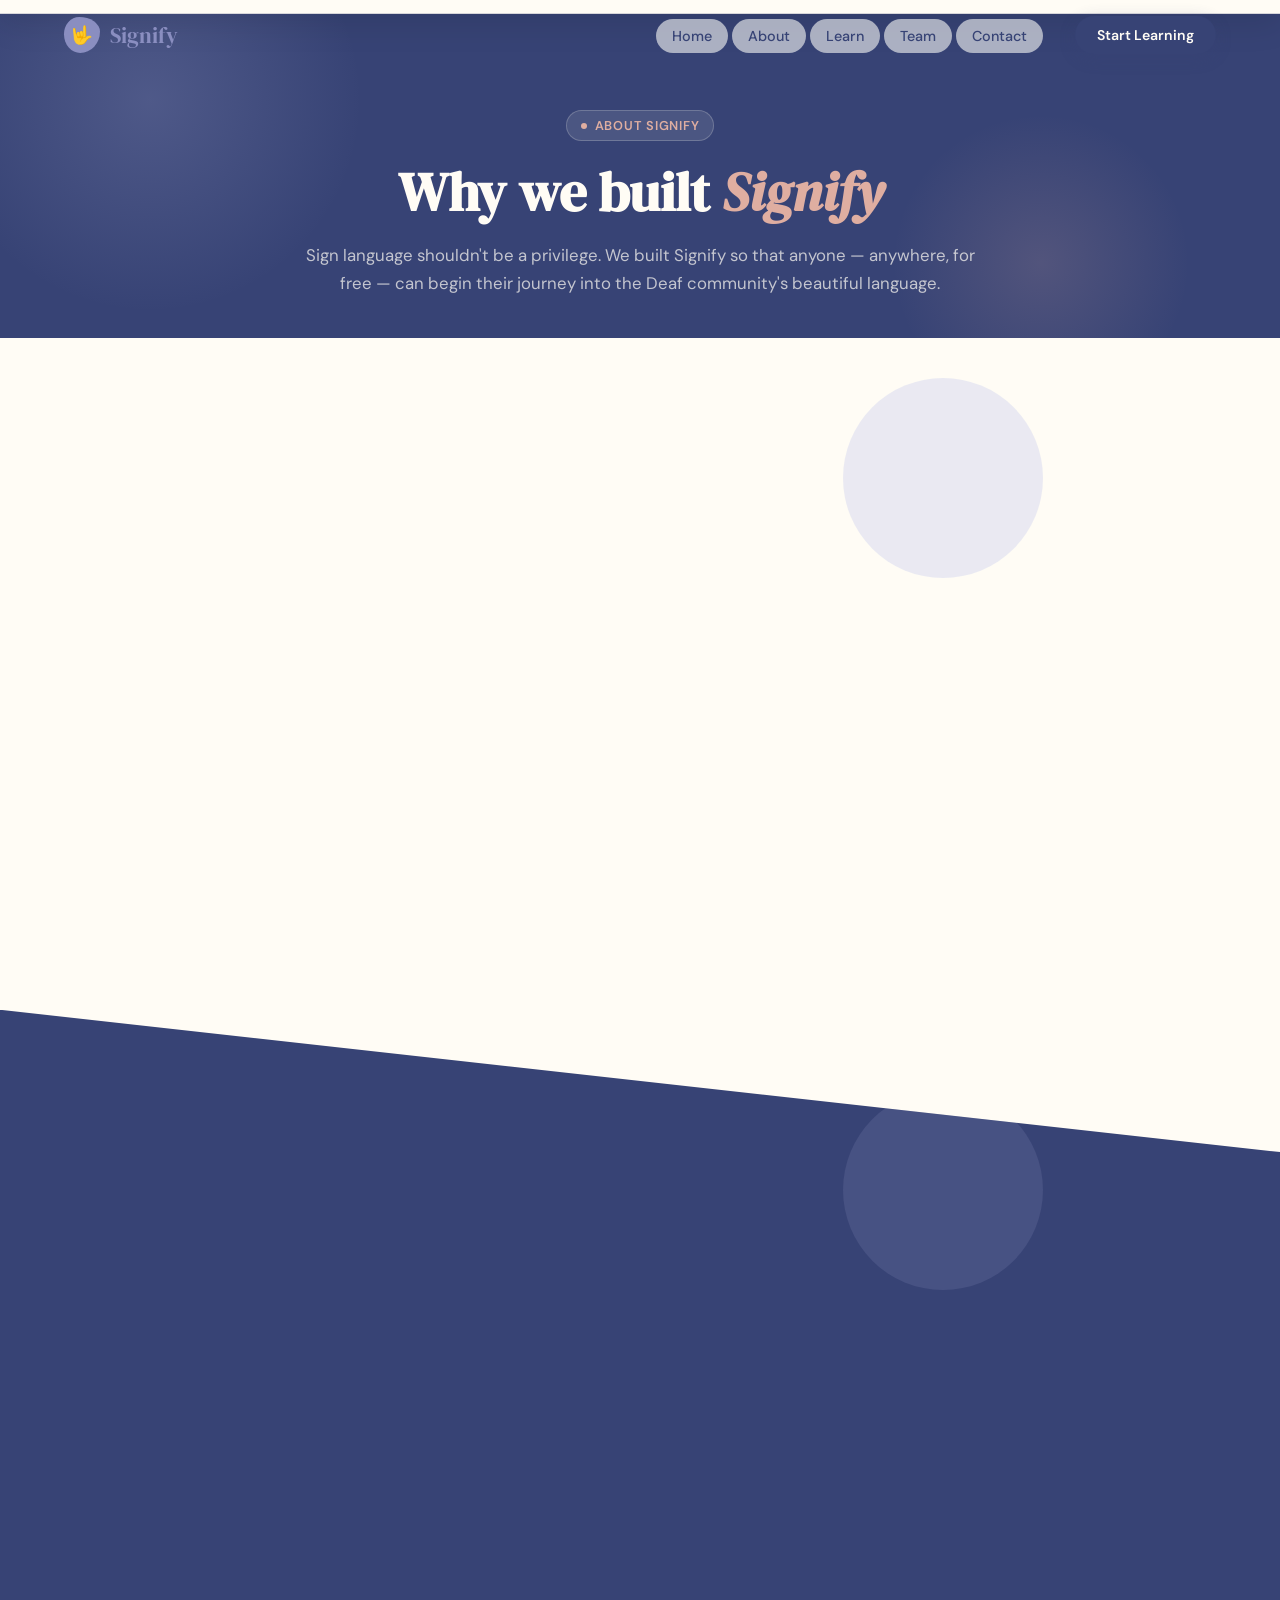
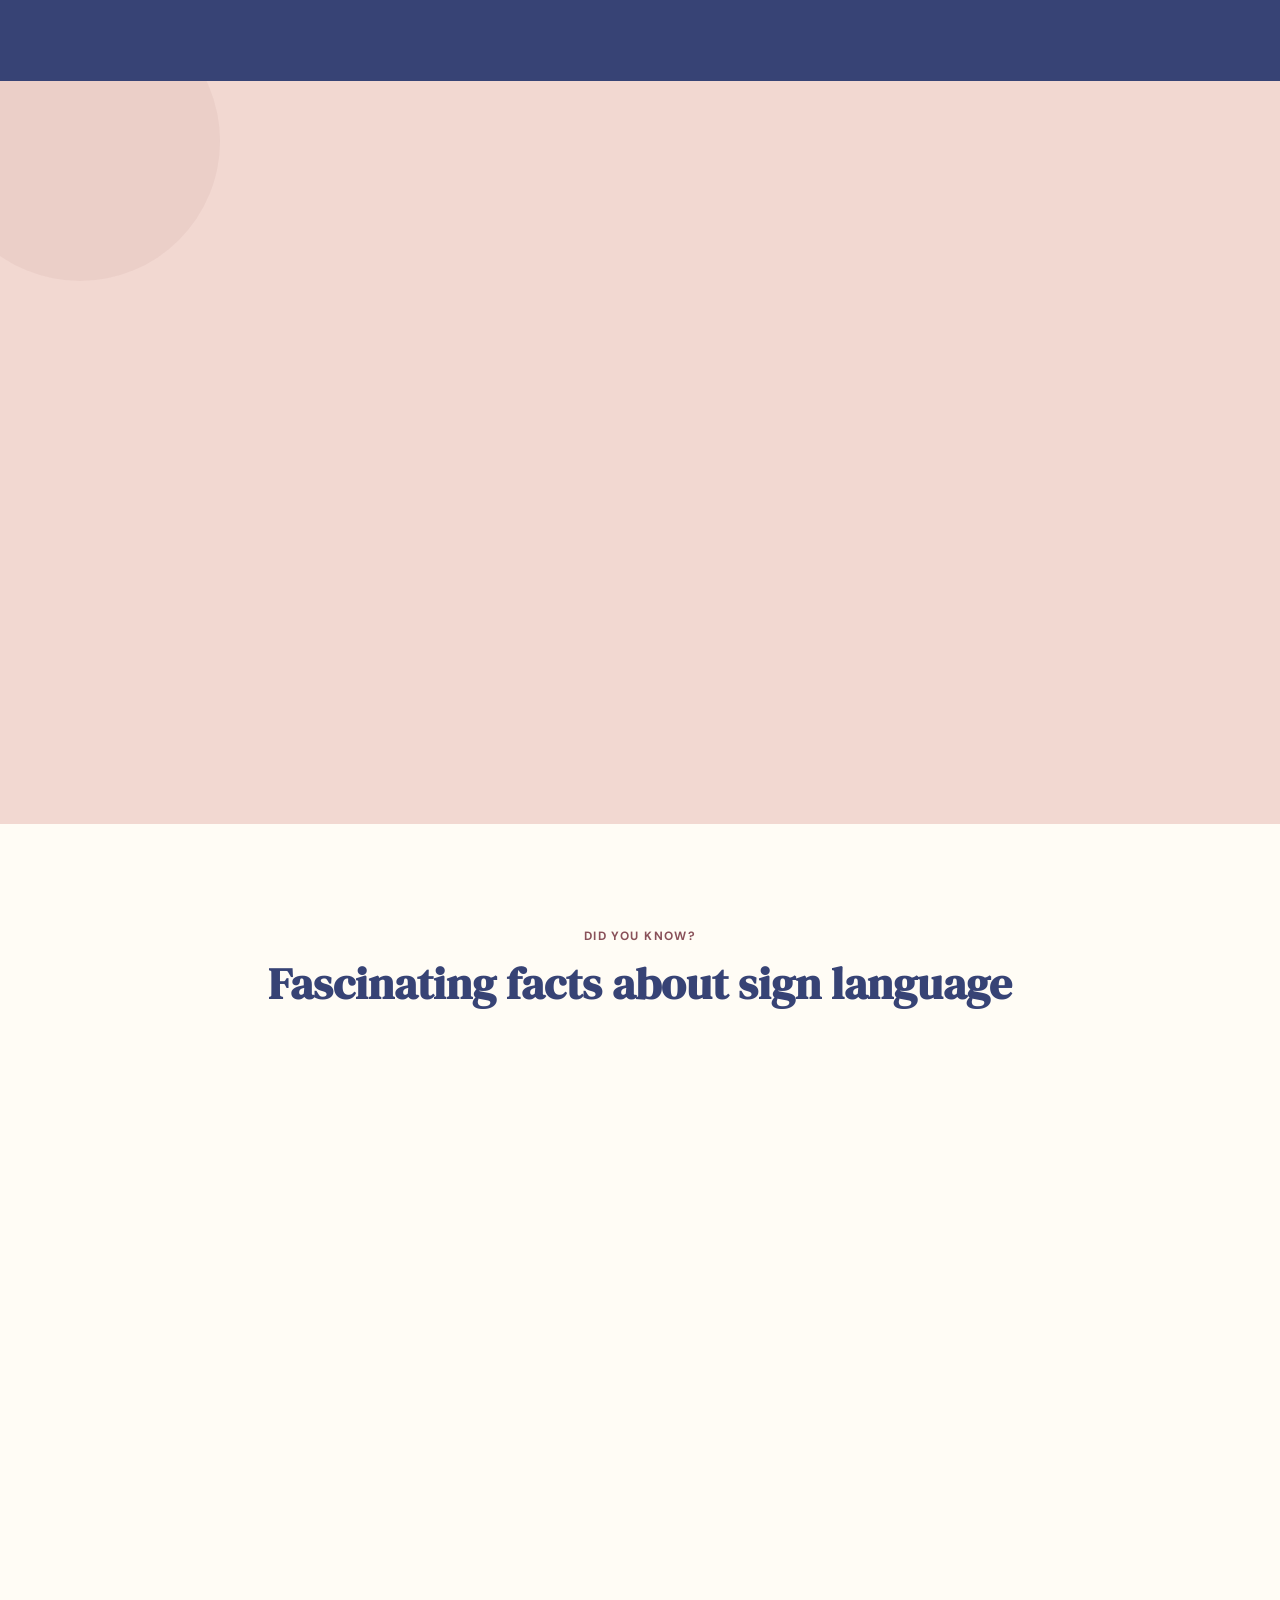
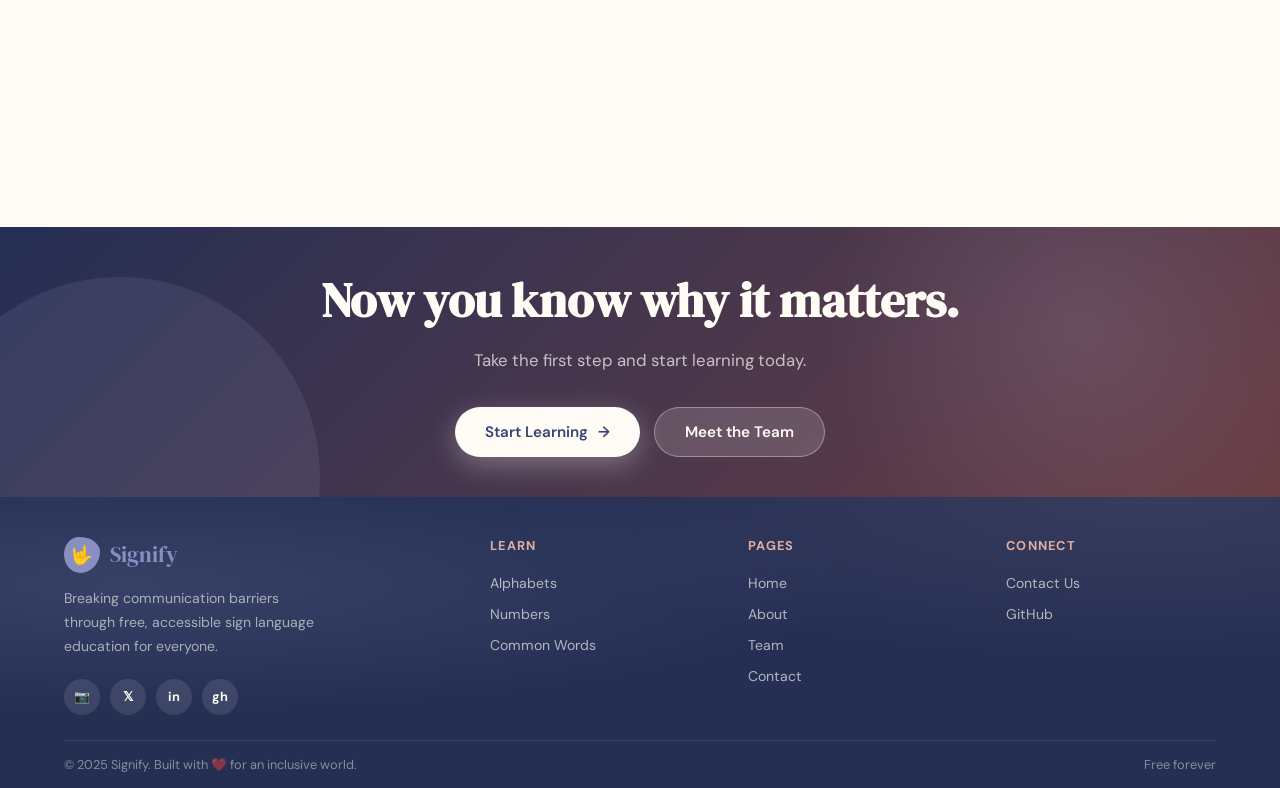
==== commit cb09ee30: "fixed nav drawer issue for mobile view" ====
--- a/about-site.html
+++ b/about-site.html
@@ -25,6 +25,17 @@
   </div>
 
 </nav>
+</nav>
+<div class="nav-drawer" id="drawer">
+  <ul>
+    <li><a href="index.html">Home</a></li>
+    <li><a href="about-site.html">About</a></li>
+    <li><a href="learn.html">Learn</a></li>
+    <li><a href="about-us.html">Team</a></li>
+    <li><a href="contact.html">Contact</a></li>
+  </ul>
+</div>
+
 
 <section class="hero-page">
   <div class="hero-page-inner">
@@ -54,7 +65,7 @@
         </div>
       </div>
     </div>
-    <div class="mission-visual reveal reveal-delay-2">🤟</div>
+    <div class="mission-visual reveal reveal-delay-2"><video src="img/our_mission.mp4" autoplay muted loop></video></div>
   </div>
 </section>
 
@@ -75,7 +86,7 @@
         </div>
       </div>
     </div>
-    <div class="mission-visual reveal reveal-delay-2">🌍</div>
+    <div class="mission-visual-flip reveal reveal-delay-2"><video src="img/the_deaf_community (2).mp4" autoplay muted loop></video></div>
   </div>
 </section>
 
@@ -93,7 +104,7 @@
         <div class="fact-item"><span class="fact-text">There are over 300 distinct sign languages used around the world.</span></div>
       </div>
     </div>
-    <div class="mission-visual reveal reveal-delay-2">✋</div>
+    <div class="mission-visual reveal reveal-delay-2"><video src="img/about_sign_language.mp4" autoplay muted loop></video></div>
   </div>
 </section>
 
--- a/css/style.css
+++ b/css/style.css
@@ -152,7 +152,18 @@
 .hamburger.open span:nth-child(3) { transform: translateY(-7px) rotate(-45deg); }
 
 /* drawer */
-
+.nav-drawer {
+  position: fixed;
+  top: var(--nav-h);
+  left: 0;
+  right: 0;
+  background: var(--cloud);
+  padding: 20px;
+  transform: translateY(-120%);
+  transition: transform .35s ease;
+  z-index: 998;
+  box-shadow: 0 10px 30px rgba(0,0,0,.1);
+}
 .nav-drawer.open { transform: translateY(0); }
 .nav-drawer ul { display: flex; flex-direction: column; gap: 4px; }
 .nav-drawer a {
@@ -554,7 +565,7 @@
   box-shadow: 0 8px 24px rgba(55,67,117,.3);
   transition: transform .4s var(--spring), background .4s;
 }
-.step:hover .step-num { transform: scale(1.1); background: var(--maroon); }
+.step:hover .step-num { transform: scale(1.2); background: var(--maroon); }
 .step h3 { font-size: 1.05rem; font-weight: 700; color: var(--navy); margin-bottom: 8px; }
 .step p { font-size: .9rem; color: rgba(55,67,117,.7); line-height: 1.6; }
 
@@ -584,7 +595,7 @@
    HERO — INTERIOR PAGES
 ═══════════════════════════════════════ */
 .hero-page {
-  padding: calc(var(--nav-h) + 70px) 5vw 70px;
+  padding: calc(var(--nav-h) + 40px) 5vw 40px;
   background: var(--navy);
   text-align: center;
   position: relative;
@@ -612,7 +623,7 @@
 .hero-page h1 { font-family: var(--fd); font-size: clamp(2.2rem, 4.5vw, 3.4rem); color: var(--cloud); line-height: 1.1; }
 .hero-page h1 em { font-style: italic; color: var(--peach); }
 .hero-page p { font-size: 1.05rem; color: rgba(255,252,245,.7); margin-top: 18px; line-height: 1.7; }
-.hero-page .btn-row { display: flex; justify-content: center; gap: 14px; margin-top: 32px; flex-wrap: wrap; }
+.hero-page .btn-row { display: flex; justify-content: center; gap: 45px; margin-top: 32px; flex-wrap: wrap; }
 
 /* ═══════════════════════════════════════
    ABOUT-SITE: MISSION CARDS
@@ -621,8 +632,8 @@
   max-width: var(--maxw);
   margin: 0 auto;
   display: grid;
-  grid-template-columns: 1.2fr 1fr;
-  gap: 80px;
+  grid-template-columns: 1fr 1fr;
+  gap: 90px;
   align-items: center;
 }
 .mission-grid.flip { direction: rtl; }
@@ -632,14 +643,29 @@
 .mission-text-block p { font-size: .97rem; color: rgba(55,67,117,.75); line-height: 1.75; margin-bottom: 14px; }
 .section-navy .mission-text-block p { color: rgba(255,252,245,.7); }
 .mission-visual {
-  aspect-ratio: 4/3;
+  aspect-ratio: 16/9;
   background: linear-gradient(135deg, var(--periwinkle), var(--peach));
-  border-radius: 28px 8px 28px 8px;
+  rotate: -4deg;
   display: flex; align-items: center; justify-content: center;
-  font-size: 5rem;
   position: relative;
   overflow: hidden;
-}
+  object-fit: cover;
+}
+.mission-visual-flip {
+  aspect-ratio: 16/9;
+  background: linear-gradient(135deg, var(--periwinkle), var(--peach));
+  rotate: 5deg;
+  border-radius: 8px 30px 8px 30px;
+  overflow: hidden;
+  object-fit: cover;
+}
+video {
+    width: 100%;
+    height: 100%;
+    object-fit: cover;
+    display: block;
+}
+
 .mission-visual::before {
   content: '';
   position: absolute;
@@ -731,7 +757,7 @@
   padding: 0 0;
   display: flex;
   align-items: center;
-  gap: 20px;
+  gap: 50px;
   flex-wrap: wrap;
 }
 .tiles-header h2 { font-family: var(--fd); font-size: 2rem; color: var(--navy); }
@@ -779,15 +805,15 @@
   max-width: var(--maxw);
   margin: 0 auto;
   display: grid;
-  grid-template-columns: repeat(auto-fill, minmax(120px, 1fr));
-  gap: 18px;
+  grid-template-columns: repeat(auto-fill, minmax(190px, 1fr));
+  gap: 50px;
 }
 .sign-tile {
   aspect-ratio: 1;
   display: flex; flex-direction: column;
   align-items: center; justify-content: center;
-  background: var(--cloud);
-  border: 2px solid rgba(55,67,117,.1);
+  background: rgba(142, 171, 230, 0.334);
+  border: 2px solid rgba(73, 69, 116, 0.255);
   border-radius: 20px;
   cursor: pointer;
   position: relative;
@@ -840,7 +866,7 @@
 ═══════════════════════════════════════ */
 .modal-overlay {
   position: fixed; inset: 0; z-index: 9999;
-  background: rgba(37,47,84,.75);
+  background: rgba(60, 76, 134, 0.75);
   backdrop-filter: blur(8px);
   display: flex; align-items: center; justify-content: center;
   padding: 24px;
@@ -883,9 +909,9 @@
 
 /* GIF frame — the star of the show */
 .modal-gif-wrap {
-  width: 260px; height: 260px;
+  width: 200px; height: 280px;
   margin: 0 auto 24px;
-  border-radius: 50%;
+  border-radius: 20%;
   background: radial-gradient(circle at 40% 35%, var(--peach-lt), var(--peri-lt));
   display: flex; align-items: center; justify-content: center;
   position: relative;
@@ -893,7 +919,7 @@
 .modal-gif-wrap::before {
   content: '';
   position: absolute; inset: -8px;
-  border-radius: 50%;
+  border-radius: 20%;
   background: conic-gradient(var(--navy) 0deg, var(--periwinkle) 120deg, var(--maroon) 240deg, var(--navy) 360deg);
   z-index: -1;
   animation: spinRing 6s linear infinite;
@@ -901,20 +927,57 @@
 .modal-gif-wrap::after {
   content: '';
   position: absolute; inset: -4px;
-  border-radius: 50%;
+  border-radius: 10%;
   background: var(--cloud);
   z-index: -1;
 }
 @keyframes spinRing { to { transform: rotate(360deg); } }
+
+.modal-gif-wrap-numbers {
+  width: 200px; height: 220px;
+  margin: 0 auto 24px;
+  border-radius: 50%;
+  background: radial-gradient(circle at 40% 35%, var(--peach-lt), var(--peri-lt));
+  display: flex; align-items: center; justify-content: center;
+  position: relative;
+}
+.modal-gif-wrap-numbers::before {
+  content: '';
+  position: absolute; inset: -12px;
+  border-radius: 50%;
+  background: conic-gradient(var(--navy) 0deg, var(--periwinkle) 120deg, var(--maroon) 240deg, var(--navy) 360deg);
+  z-index: -1;
+  animation: spinRing 6s linear infinite;
+}
+.modal-gif-wrap-numbers::after {
+  content: '';
+  position: absolute; inset: -4px;
+  border-radius: 50%;
+  background: var(--cloud);
+  z-index: -1;
+}
+@keyframes spinRing { to { transform: rotate(360deg); } }
+
 .modal-gif-frame {
-  width: 88%; height: 88%;
-  border-radius: 50%;
+  width: 98%; height: 98%;
+  border-radius: 10%;
   overflow: hidden;
   display: flex; align-items: center; justify-content: center;
   background: var(--cloud);
 }
-.modal-gif-frame img { width: 100%; height: 100%; object-fit: cover; border-radius: 50%; }
+.modal-gif-frame img { width: 100%; height: 100%; object-fit: cover; border-radius: 10%; }
+
+.modal-gif-frame-numbers {
+  width: 98%; height: 98%;
+  border-radius: 50%;
+  overflow: hidden;
+  display: flex; align-items: center; justify-content: center;
+  background: var(--cloud);
+}
+.modal-gif-frame-numbers img { width: 100%; height: 100%; object-fit: cover; border-radius: 20%;margin-left: 23px; }
+
 .modal-gif-placeholder {
+  margin-left: 30px;
   font-size: 5rem;
   animation: bounce .8s ease-in-out infinite alternate;
 }
@@ -926,48 +989,168 @@
   color: rgba(55,67,117,.65);
   line-height: 1.6;
 }
-.modal-gif-path {
-  margin-top: 16px;
-  padding: 10px 14px;
-  background: var(--peach-lt);
-  border-radius: 10px;
-  font-size: .75rem;
-  color: var(--maroon);
+
+/* ═══════════════════════════════════════
+   MODAL NAVIGATION ARROWS
+═══════════════════════════════════════ */
+
+/* Make modal-box relative so arrows position against it */
+.modal-box { overflow: visible; }
+
+/* Shared arrow button style */
+.modal-prev,
+.modal-next {
+  position: absolute;
+  top: 50%;
+  transform: translateY(-50%);
+  width: 48px; height: 48px;
+  border-radius: 50%;
+  border: none;
+  cursor: pointer;
+  display: flex; align-items: center; justify-content: center;
+  font-size: 1.3rem;
+  font-weight: 700;
+  color: var(--cloud);
+  background: var(--navy);
+  box-shadow: 0 8px 24px rgba(55,67,117,.4);
+  transition: background .3s var(--ease),
+              transform .35s var(--spring),
+              box-shadow .3s,
+              opacity .3s;
+  z-index: 10;
+}
+.modal-prev { left: -68px; }
+.modal-next { right: -68px; }
+
+.modal-prev:hover,
+.modal-next:hover {
+  background: var(--maroon);
+  box-shadow: 0 12px 28px rgba(137,81,89,.45);
+}
+.modal-prev:hover { transform: translateY(-50%) translateX(-3px); }
+.modal-next:hover { transform: translateY(-50%) translateX(3px); }
+
+/* Disabled state when at first or last */
+.modal-prev:disabled,
+.modal-next:disabled {
+  opacity: .28;
+  cursor: not-allowed;
+  background: var(--navy);
+  transform: translateY(-50%);
+  box-shadow: none;
+}
+
+/* Counter pill — "3 / 26" */
+.modal-counter {
+  display: flex;
+  align-items: center;
+  justify-content: center;
+  gap: 6px;
+  margin-bottom: 18px;
+}
+.modal-counter-text {
+  font-size: .78rem;
+  font-weight: 700;
+  letter-spacing: .1em;
+  text-transform: uppercase;
+  color: rgba(55,67,117,.5);
+}
+.modal-counter-num {
+  padding: 3px 12px;
+  background: var(--peri-lt);
+  color: var(--navy);
+  border-radius: 99px;
+  font-size: .8rem;
+  font-weight: 700;
+  min-width: 60px;
   text-align: center;
-  font-family: monospace;
+  transition: background .25s, color .25s;
+}
+
+/* Slide animation when switching signs */
+@keyframes slideInRight {
+  from { opacity: 0; transform: translateX(30px); }
+  to   { opacity: 1; transform: translateX(0);    }
+}
+@keyframes slideInLeft {
+  from { opacity: 0; transform: translateX(-30px); }
+  to   { opacity: 1; transform: translateX(0);     }
+}
+.modal-sliding-right { animation: slideInRight .28s var(--ease); }
+.modal-sliding-left  { animation: slideInLeft  .28s var(--ease); }
+
+/* Keyboard hint at the bottom */
+.modal-key-hint {
+  margin-top: 14px;
+  text-align: center;
+  font-size: .72rem;
+  color: rgba(55,67,117,.38);
+  letter-spacing: .04em;
+}
+.modal-key-hint kbd {
+  display: inline-block;
+  padding: 2px 7px;
+  border: 1px solid rgba(55,67,117,.2);
+  border-radius: 5px;
+  font-size: .7rem;
+  font-family: var(--fb);
+  background: rgba(55,67,117,.05);
+  color: rgba(55,67,117,.5);
+}
+
+/* ── Responsive: arrows go below/above on small screens ── */
+@media (max-width: 680px) {
+  .modal-prev,
+  .modal-next {
+    position: static;
+    transform: none;
+    width: 42px; height: 42px;
+    font-size: 1rem;
+  }
+  .modal-prev:hover { transform: translateX(-3px); }
+  .modal-next:hover { transform: translateX(3px); }
+  .modal-arrow-row {
+    display: flex;
+    justify-content: space-between;
+    align-items: center;
+    margin-top: 18px;
+    gap: 12px;
+  }
+  .modal-arrow-row .modal-counter { margin-bottom: 0; flex: 1; }
 }
 
 /* ═══════════════════════════════════════
    ABOUT-US: TEAM CARDS
 ═══════════════════════════════════════ */
 .team-grid {
-  max-width: 860px;
+  max-width: 800px;
   margin: 0 auto;
   display: grid;
   grid-template-columns: repeat(2, 1fr);
-  gap: 36px;
+  gap: 130px;
 }
 .team-card {
   background: var(--cloud);
-  border-radius: 24px;
+  border-radius: 160px 160px 0 0;
+  bottom-margin: 40px;
   overflow: hidden;
-  box-shadow: 0 16px 40px rgba(55,67,117,.15);
-  transition: transform .45s var(--ease), box-shadow .45s var(--ease);
-}
-.team-card:hover { transform: translateY(-10px); box-shadow: 0 28px 56px rgba(55,67,117,.25); }
+  box-shadow: 0 16px 40px rgba(58, 73, 122, 0.326);
+  transition: transform 3s var(--ease), box-shadow .45s var(--ease);
+}
+.team-card:hover {  transform: scale(5); box-shadow: 0 28px 56px rgba(22, 25, 38, 0.503); }
 .team-card-banner {
-  height: 120px;
+  height: 130px;
   position: relative;
 }
 .team-card:nth-child(1) .team-card-banner { background: linear-gradient(135deg, var(--navy), var(--periwinkle)); }
 .team-card:nth-child(2) .team-card-banner { background: linear-gradient(135deg, var(--maroon-dk), var(--peach)); }
 .team-avatar {
-  width: 96px; height: 96px;
+  width: 140px; height: 140px;
   border-radius: 50%;
   border: 4px solid var(--cloud);
   overflow: hidden;
-  position: absolute;
-  bottom: -40px; left: 28px;
+  position: relative;
+  bottom: -40px; left: 40%;
   box-shadow: 0 8px 20px rgba(55,67,117,.25);
 }
 .team-avatar img { width: 100%; height: 100%; object-fit: cover; }
@@ -1005,7 +1188,7 @@
   align-items: start;
 }
 .contact-info h2 { font-family: var(--fd); font-size: 2rem; color: var(--navy); margin-bottom: 16px; }
-.contact-info p { font-size: .95rem; color: rgba(55,67,117,.75); line-height: 1.7; margin-bottom: 32px; }
+.contact-info p { font-size: .95rem; color: rgba(55, 67, 117, 0.973); line-height: 1.7; margin-bottom: 32px; }
 .contact-detail {
   display: flex; align-items: flex-start; gap: 14px;
   margin-bottom: 20px;
@@ -1019,14 +1202,14 @@
   flex-shrink: 0;
 }
 .contact-detail-text strong { display: block; font-size: .85rem; font-weight: 700; color: var(--navy); margin-bottom: 2px; }
-.contact-detail-text span { font-size: .85rem; color: rgba(55,67,117,.65); }
+.contact-detail-text span { font-size: .85rem; color: rgba(55, 67, 117, 0.971); }
 
 .contact-form {
-  background: var(--cloud);
+  background: var(--peri-lt);
   border-radius: 24px;
   padding: 40px;
   box-shadow: 0 20px 50px rgba(55,67,117,.15);
-  border: 1px solid rgba(55,67,117,.08);
+  border: 3px solid rgba(55, 67, 117, 0.162);
 }
 .form-row { display: grid; grid-template-columns: 1fr 1fr; gap: 18px; }
 .form-group { margin-bottom: 20px; }
@@ -1066,7 +1249,7 @@
   display: none;
   text-align: center;
   padding: 20px;
-  background: rgba(55,67,117,.06);
+  background: rgba(66, 72, 93, 0.06);
   border-radius: 12px;
   color: var(--navy);
   font-weight: 600;
@@ -1652,4 +1835,32 @@
   .tl-visual,
   .tl-row.flip .tl-visual { padding: 0 0 0 0; grid-column: unset; }
   .tl-vis-inner { aspect-ratio: 16/9; }
+}
+
+/* ==========================================
+   RESPONSIVE DESIGN
+========================================== */
+
+/* Laptop */
+@media (max-width:1200px){
+
+}
+
+/* Tablet */
+@media (max-width:992px){
+
+}
+
+/* Mobile */
+@media (max-width:768px){
+  .nav-inner{
+    justify-content:space-between;
+  }
+  .nav-logo{
+    font-size:1.1rem;
+  }
+}
+/* Small phones */
+@media (max-width:480px){
+
 }
